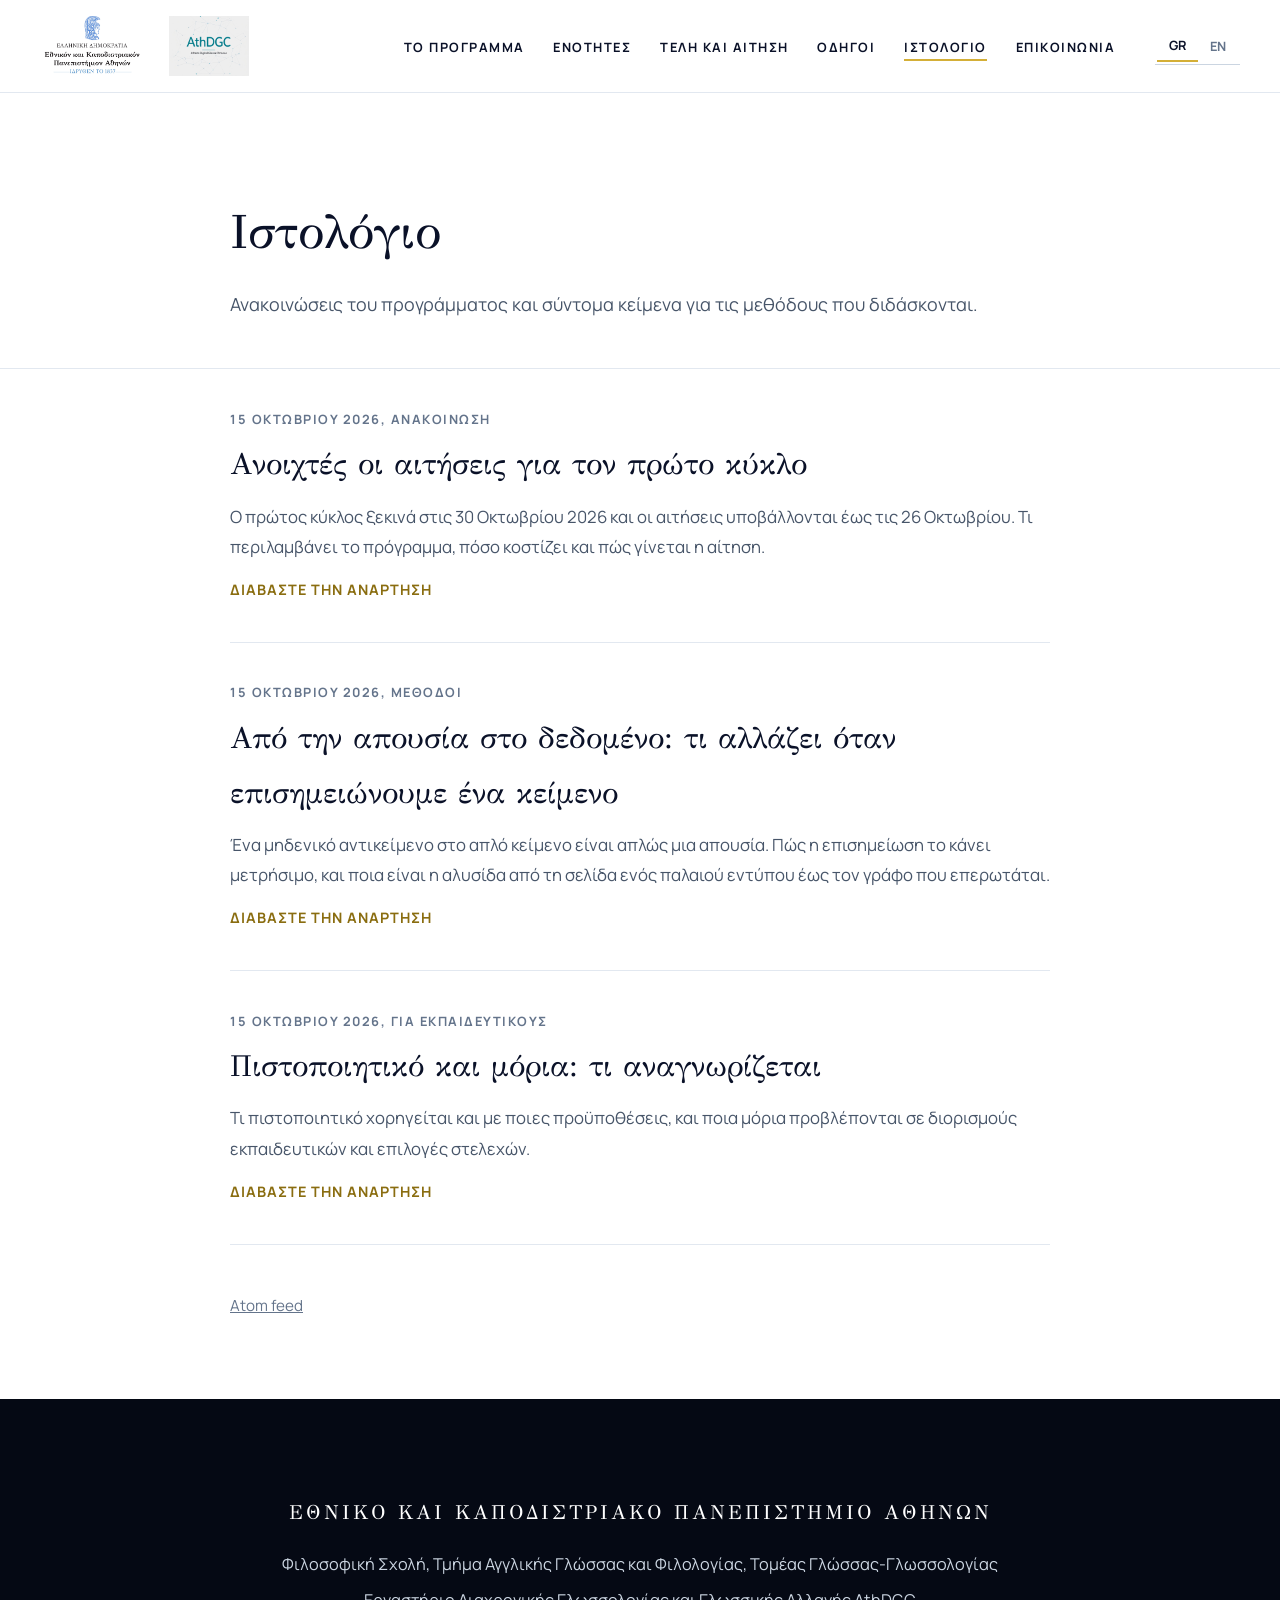
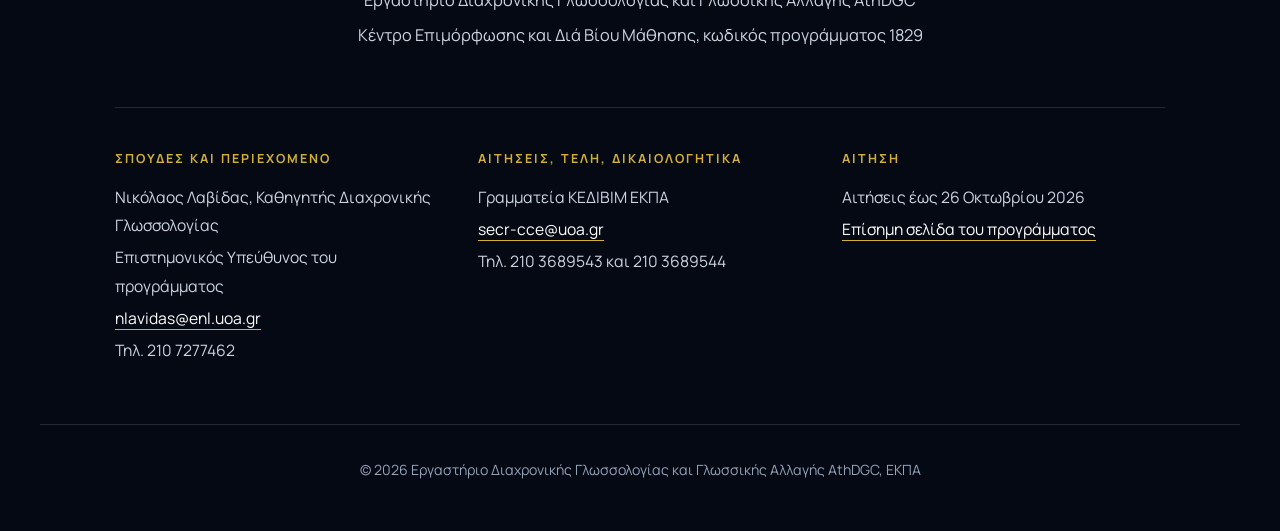
==== blog/index.html @ 03e0d33b "Πλήρης ιστότοπος προγράμματος 1829: διορθώσεις, ιστολόγιο, οδηγοί PDF Ευθυγραμμίζει την αρχική σελίδ" ====
<!DOCTYPE html>
<html lang="el">
<head>
    <meta charset="UTF-8">
    <meta name="viewport" content="width=device-width, initial-scale=1.0">
    <title>Ιστολόγιο | Ψηφιακή Διαχρονία</title>
    <meta name="description" content="Ανακοινώσεις του προγράμματος «Ψηφιακά Εργαλεία για τη Διαχρονική Ανάλυση της Γλώσσας» και σύντομα κείμενα για τις μεθόδους που διδάσκονται.">
    <link rel="canonical" href="https://athdgc.github.io/Digital-Diachrony/blog/">
    <link rel="preconnect" href="https://fonts.googleapis.com">
    <link rel="preconnect" href="https://fonts.gstatic.com" crossorigin>
    <link href="https://fonts.googleapis.com/css2?family=GFS+Didot&family=Manrope:wght@400;600;700&display=swap" rel="stylesheet">
    <link rel="stylesheet" href="../assets/css/site.css">
    <link rel="icon" type="image/jpeg" href="../assets/logos/athdgc-favicon.jpg">
    <link rel="alternate" type="application/atom+xml" title="Ψηφιακή Διαχρονία, ιστολόγιο" href="https://athdgc.github.io/Digital-Diachrony/blog/feed.xml">
    <meta property="og:type" content="website">
    <meta property="og:site_name" content="Ψηφιακή Διαχρονία">
    <meta property="og:locale" content="el_GR">
    <meta property="og:url" content="https://athdgc.github.io/Digital-Diachrony/blog/">
    <meta property="og:title" content="Ιστολόγιο | Ψηφιακή Διαχρονία">
    <meta property="og:description" content="Ανακοινώσεις του προγράμματος «Ψηφιακά Εργαλεία για τη Διαχρονική Ανάλυση της Γλώσσας» και σύντομα κείμενα για τις μεθόδους που διδάσκονται.">
    <meta property="og:image" content="https://athdgc.github.io/Digital-Diachrony/assets/images/social-1829-1200x630.jpg">
    <meta property="og:image:width" content="1200">
    <meta property="og:image:height" content="630">
    <meta name="twitter:card" content="summary_large_image">
</head>
<body class="lang-gr">
    <a class="skip-link" href="#main"><span class="show-gr">Μετάβαση στο περιεχόμενο</span><span class="show-en">Skip to content</span></a>
    <header class="site-header">
        <div class="container">
            <div class="nav-wrapper">
                <div class="logo-group">
                    <a href="https://www.uoa.gr" target="_blank" rel="noopener"><img src="../assets/logos/EKPA.jpg" alt="Εθνικό και Καποδιστριακό Πανεπιστήμιο Αθηνών"></a>
                    <a href="../"><img src="../assets/logos/athdgc-favicon.jpg" alt="Ψηφιακή Διαχρονία, αρχική σελίδα"></a>
                </div>
                <div class="nav-right">
                    <nav class="main-nav" aria-label="Κύρια πλοήγηση">
                        <ul>
                            <li><a href="../#about"><span class="show-gr">ΤΟ ΠΡΟΓΡΑΜΜΑ</span><span class="show-en">THE PROGRAMME</span></a></li>
                            <li><a href="../#modules"><span class="show-gr">ΕΝΟΤΗΤΕΣ</span><span class="show-en">MODULES</span></a></li>
                            <li><a href="../#apply"><span class="show-gr">ΤΕΛΗ ΚΑΙ ΑΙΤΗΣΗ</span><span class="show-en">FEES AND APPLICATION</span></a></li>
                            <li><a href="../guides/"><span class="show-gr">ΟΔΗΓΟΙ</span><span class="show-en">GUIDES</span></a></li>
                            <li><a href="../blog/" aria-current="page"><span class="show-gr">ΙΣΤΟΛΟΓΙΟ</span><span class="show-en">BLOG</span></a></li>
                            <li><a href="#contact"><span class="show-gr">ΕΠΙΚΟΙΝΩΝΙΑ</span><span class="show-en">CONTACT</span></a></li>
                        </ul>
                    </nav>
                    <div class="lang-switch" role="group" aria-label="Γλώσσα / Language">
                        <button type="button" class="lang-btn" data-lang="gr" aria-pressed="true">GR</button>
                        <button type="button" class="lang-btn" data-lang="en" aria-pressed="false">EN</button>
                    </div>
                </div>
            </div>
        </div>
    </header>
    <main id="main">
    <section class="page-head">
        <div class="container narrow">
            <h1><span class="show-gr">Ιστολόγιο</span><span class="show-en">Blog</span></h1>
            <p class="show-gr">Ανακοινώσεις του προγράμματος και σύντομα κείμενα για τις μεθόδους που διδάσκονται.</p>
            <p class="show-en">Programme announcements and short pieces on the methods taught. Posts are in Greek, the language of the programme.</p>
        </div>
    </section>
    <section>
        <div class="container narrow">
            <ul class="entry-list">
                <li class="entry">
                    <p class="meta"><time datetime="2026-10-15">15 ΟΚΤΩΒΡΙΟΥ 2026</time>, ΑΝΑΚΟΙΝΩΣΗ</p>
                    <h2><a href="aitiseis-protos-kyklos.html">Ανοιχτές οι αιτήσεις για τον πρώτο κύκλο</a></h2>
                    <p>Ο πρώτος κύκλος ξεκινά στις 30 Οκτωβρίου 2026 και οι αιτήσεις υποβάλλονται έως τις 26 Οκτωβρίου. Τι περιλαμβάνει το πρόγραμμα, πόσο κοστίζει και πώς γίνεται η αίτηση.</p>
                    <a class="more" href="aitiseis-protos-kyklos.html"><span class="show-gr">ΔΙΑΒΑΣΤΕ ΤΗΝ ΑΝΑΡΤΗΣΗ</span><span class="show-en">READ THE POST</span></a>
                </li>
                <li class="entry">
                    <p class="meta"><time datetime="2026-10-15">15 ΟΚΤΩΒΡΙΟΥ 2026</time>, ΜΕΘΟΔΟΙ</p>
                    <h2><a href="apo-tin-apousia-sto-dedomeno.html">Από την απουσία στο δεδομένο: τι αλλάζει όταν επισημειώνουμε ένα κείμενο</a></h2>
                    <p>Ένα μηδενικό αντικείμενο στο απλό κείμενο είναι απλώς μια απουσία. Πώς η επισημείωση το κάνει μετρήσιμο, και ποια είναι η αλυσίδα από τη σελίδα ενός παλαιού εντύπου έως τον γράφο που επερωτάται.</p>
                    <a class="more" href="apo-tin-apousia-sto-dedomeno.html"><span class="show-gr">ΔΙΑΒΑΣΤΕ ΤΗΝ ΑΝΑΡΤΗΣΗ</span><span class="show-en">READ THE POST</span></a>
                </li>
                <li class="entry">
                    <p class="meta"><time datetime="2026-10-15">15 ΟΚΤΩΒΡΙΟΥ 2026</time>, ΓΙΑ ΕΚΠΑΙΔΕΥΤΙΚΟΥΣ</p>
                    <h2><a href="pistopoiitiko-kai-moria.html">Πιστοποιητικό και μόρια: τι αναγνωρίζεται</a></h2>
                    <p>Τι πιστοποιητικό χορηγείται και με ποιες προϋποθέσεις, και ποια μόρια προβλέπονται σε διορισμούς εκπαιδευτικών και επιλογές στελεχών.</p>
                    <a class="more" href="pistopoiitiko-kai-moria.html"><span class="show-gr">ΔΙΑΒΑΣΤΕ ΤΗΝ ΑΝΑΡΤΗΣΗ</span><span class="show-en">READ THE POST</span></a>
                </li>
            </ul>
            <p class="note" style="padding:2rem 0 4rem;"><a href="feed.xml">Atom feed</a></p>
        </div>
    </section>
    </main>
    <footer id="contact" class="site-footer">
        <div class="container">
            <div class="footer-info">
                <h2><span class="show-gr">ΕΘΝΙΚΟ ΚΑΙ ΚΑΠΟΔΙΣΤΡΙΑΚΟ ΠΑΝΕΠΙΣΤΗΜΙΟ ΑΘΗΝΩΝ</span><span class="show-en">NATIONAL AND KAPODISTRIAN UNIVERSITY OF ATHENS</span></h2>
                <p class="show-gr">Φιλοσοφική Σχολή, Τμήμα Αγγλικής Γλώσσας και Φιλολογίας, Τομέας Γλώσσας-Γλωσσολογίας</p>
                <p class="show-gr">Εργαστήριο Διαχρονικής Γλωσσολογίας και Γλωσσικής Αλλαγής AthDGC</p>
                <p class="show-gr">Κέντρο Επιμόρφωσης και Διά Βίου Μάθησης, κωδικός προγράμματος 1829</p>
                <p class="show-en">Faculty of Philosophy, Department of English Language and Literature, Division of Language-Linguistics</p>
                <p class="show-en">AthDGC Laboratory for Diachronic Linguistics and Language Change</p>
                <p class="show-en">Center for Continuing Education and Lifelong Learning, programme code 1829</p>
                <div class="footer-contacts">
                    <div>
                        <h3><span class="show-gr">ΣΠΟΥΔΕΣ ΚΑΙ ΠΕΡΙΕΧΟΜΕΝΟ</span><span class="show-en">STUDIES AND CONTENT</span></h3>
                        <p><span class="show-gr">Νικόλαος Λαβίδας, Καθηγητής Διαχρονικής Γλωσσολογίας</span><span class="show-en">Nikolaos Lavidas, Professor of Diachronic Linguistics</span></p>
                        <p><span class="show-gr">Επιστημονικός Υπεύθυνος του προγράμματος</span><span class="show-en">Academic Coordinator of the programme</span></p>
                        <p><a href="mailto:nlavidas@enl.uoa.gr">nlavidas@enl.uoa.gr</a></p>
                        <p><span class="show-gr">Τηλ. 210 7277462</span><span class="show-en">Tel. +30 210 7277462</span></p>
                    </div>
                    <div>
                        <h3><span class="show-gr">ΑΙΤΗΣΕΙΣ, ΤΕΛΗ, ΔΙΚΑΙΟΛΟΓΗΤΙΚΑ</span><span class="show-en">APPLICATIONS, FEES, DOCUMENTS</span></h3>
                        <p><span class="show-gr">Γραμματεία ΚΕΔΙΒΙΜ ΕΚΠΑ</span><span class="show-en">Secretariat of the Center</span></p>
                        <p><a href="mailto:secr-cce@uoa.gr">secr-cce@uoa.gr</a></p>
                        <p><span class="show-gr">Τηλ. 210 3689543 και 210 3689544</span><span class="show-en">Tel. +30 210 3689543 and +30 210 3689544</span></p>
                    </div>
                    <div>
                        <h3><span class="show-gr">ΑΙΤΗΣΗ</span><span class="show-en">APPLY</span></h3>
                        <p><span class="show-gr">Αιτήσεις έως 26 Οκτωβρίου 2026</span><span class="show-en">Applications close 26 October 2026</span></p>
                        <p><a href="https://cce.uoa.gr/courses-detailed/ab9bf254-1eb7-47a3-b3f2-ca1bd76e00a8" target="_blank" rel="noopener"><span class="show-gr">Επίσημη σελίδα του προγράμματος</span><span class="show-en">Official programme page</span></a></p>
                    </div>
                </div>
                <div class="copyright">
                    <span class="show-gr">&copy; 2026 Εργαστήριο Διαχρονικής Γλωσσολογίας και Γλωσσικής Αλλαγής AthDGC, ΕΚΠΑ</span>
                    <span class="show-en">&copy; 2026 AthDGC Laboratory for Diachronic Linguistics and Language Change, NKUA</span>
                </div>
            </div>
        </div>
    </footer>
    <script src="../assets/js/lang.js"></script>
</body>
</html>
---- assets/css/site.css ----
/* Digital Diachrony, KEDIVIM NKUA programme 1829: shared site styles */

:root {
    --deep-navy: #0a1128;
    --rich-blue: #1c2541;
    --gold-accent: #d4af37;
    --gold-text: #8a6d10;
    --soft-white: #f8fafc;
    --pure-white: #ffffff;
    --ink: #1e293b;
    --ink-soft: #475569;
    --ink-muted: #64748b;
    --rule: #e2e8f0;
    --rule-dark: rgba(255, 255, 255, 0.12);
    --font-body: 'Manrope', 'Segoe UI', Arial, sans-serif;
    --font-display: 'GFS Didot', 'Gentium Plus', Georgia, serif;
}

html { scroll-behavior: smooth; }

body {
    font-family: var(--font-body);
    margin: 0;
    color: var(--ink);
    line-height: 1.8;
    background-color: var(--pure-white);
}

body.lang-gr .show-en { display: none !important; }
body.lang-en .show-gr { display: none !important; }

h1, h2, h3, h4 {
    font-family: var(--font-display);
    font-weight: 400;
    color: var(--deep-navy);
    margin-top: 0;
}

a { color: inherit; }

.container {
    max-width: 1200px;
    margin: 0 auto;
    padding: 0 2rem;
}

.narrow { max-width: 820px; }

.skip-link {
    position: absolute;
    left: -9999px;
    top: 0;
}
.skip-link:focus {
    left: 1rem;
    top: 1rem;
    background: var(--deep-navy);
    color: var(--pure-white);
    padding: 0.6rem 1rem;
    z-index: 2000;
}

:focus-visible { outline: 2px solid var(--gold-accent); outline-offset: 3px; }

/* --- HEADER --- */
header.site-header {
    background: rgba(255, 255, 255, 0.98);
    border-bottom: 1px solid var(--rule);
    padding: 1rem 0;
    position: sticky;
    top: 0;
    z-index: 1000;
}

.nav-wrapper {
    display: flex;
    justify-content: space-between;
    align-items: center;
    gap: 1.5rem;
}

.logo-group { display: flex; align-items: center; gap: 1.5rem; }
.logo-group img { height: 60px; width: auto; display: block; }

.nav-right { display: flex; align-items: center; gap: 2.5rem; }

nav.main-nav ul { display: flex; flex-wrap: wrap; list-style: none; gap: 1.8rem; margin: 0; padding: 0; }
nav.main-nav a {
    text-decoration: none;
    color: var(--deep-navy);
    font-weight: 700;
    font-size: 0.8rem;
    letter-spacing: 1.5px;
    position: relative;
}
nav.main-nav a::after {
    content: '';
    position: absolute;
    width: 0;
    height: 2px;
    bottom: -5px;
    left: 0;
    background: var(--gold-accent);
    transition: width 0.3s;
}
nav.main-nav a:hover::after,
nav.main-nav a[aria-current="page"]::after { width: 100%; }

.lang-switch {
    display: flex;
    border-bottom: 1px solid #cbd5e1;
    padding: 2px;
}
.lang-btn {
    background: transparent;
    border: none;
    padding: 6px 12px;
    cursor: pointer;
    font-family: var(--font-body);
    font-weight: 700;
    font-size: 0.8rem;
    color: var(--ink-muted);
}
.lang-btn[aria-pressed="true"] { color: var(--deep-navy); border-bottom: 2px solid var(--gold-accent); }

/* --- HERO --- */
.hero {
    position: relative;
    background-image: url('../images/10.jpg');
    background-color: var(--deep-navy);
    background-size: cover;
    background-position: center;
    padding: 12rem 0 11rem;
    text-align: center;
}
.hero::before {
    content: '';
    position: absolute;
    inset: 0;
    background: rgba(10, 17, 40, 0.78);
    z-index: 1;
}
.hero-content { position: relative; z-index: 2; max-width: 980px; margin: 0 auto; }

.hero-kicker {
    color: var(--gold-accent);
    font-family: var(--font-body);
    font-size: 0.95rem;
    letter-spacing: 4px;
    margin: 0 0 1.8rem 0;
    font-weight: 700;
}
.hero-brand {
    font-family: var(--font-display);
    font-size: 4.2rem;
    line-height: 1.15;
    color: var(--pure-white);
    margin: 0 0 1.6rem 0;
}
.hero-title {
    font-family: var(--font-display);
    font-weight: 400;
    font-size: 1.9rem;
    color: #f1f5f9;
    margin: 0 auto 1.2rem;
    max-width: 820px;
    line-height: 1.35;
}
.hero-subtitle {
    font-size: 1.15rem;
    color: #e2e8f0;
    margin: 0 auto 3.5rem;
    font-weight: 400;
    max-width: 760px;
}
.hero-actions { display: flex; justify-content: center; gap: 1.5rem; flex-wrap: wrap; }

.btn-cta {
    background: transparent;
    color: var(--pure-white);
    padding: 1.2rem 3rem;
    text-decoration: none;
    font-weight: 700;
    display: inline-block;
    letter-spacing: 2.5px;
    font-size: 0.9rem;
    border: 1px solid var(--gold-accent);
    transition: background 0.3s, color 0.3s;
}
.btn-cta:hover, .btn-cta:focus-visible { background: var(--gold-accent); color: var(--deep-navy); }
.btn-cta.solid { background: var(--gold-accent); color: var(--deep-navy); }
.btn-cta.solid:hover { background: var(--pure-white); }

.hero-dates {
    margin-top: 2.2rem;
    font-size: 0.95rem;
    letter-spacing: 1px;
    color: #e2e8f0;
}
.hero-dates .d + .d { margin-left: 2rem; }
.hero-dates strong { color: var(--pure-white); }

/* --- STATS --- */
.stats { background: var(--pure-white); padding: 4.5rem 0; border-bottom: 1px solid var(--rule); }
.stats-grid { display: grid; grid-template-columns: repeat(4, 1fr); gap: 2rem; }
.stat-item { text-align: center; }
.stat-item .num {
    font-family: var(--font-display);
    font-size: 3.4rem;
    line-height: 1.1;
    margin: 0;
    color: var(--deep-navy);
}
.stat-item .label {
    font-size: 0.8rem;
    letter-spacing: 2px;
    color: var(--ink-muted);
    font-weight: 700;
    margin-top: 0.8rem;
}

/* --- SECTIONS --- */
.section { padding: 7rem 0; }
.section.alt { background: var(--soft-white); }
.section-header { margin-bottom: 3.5rem; }
.section-header h2 { font-size: 2.7rem; margin-bottom: 1rem; }
.section-header .line { width: 90px; height: 2px; background: var(--gold-accent); }
.section-lead { font-size: 1.15rem; color: var(--ink-soft); max-width: 820px; }

.prose p { font-size: 1.12rem; margin: 0 0 1.6rem 0; color: var(--ink-soft); }
.prose p:last-child { margin-bottom: 0; }

.about-content {
    display: grid;
    grid-template-columns: 1.25fr 0.75fr;
    gap: 5rem;
    align-items: start;
}

.audience {
    margin-top: 3rem;
    padding-top: 1.4rem;
    border-top: 1px solid var(--gold-accent);
}
.audience h3 {
    font-family: var(--font-body);
    font-size: 0.85rem;
    letter-spacing: 2.5px;
    font-weight: 700;
    color: var(--gold-text);
    margin-bottom: 0.8rem;
}
.audience p { margin: 0; }

.grid-images { display: grid; grid-template-columns: repeat(2, 1fr); gap: 16px; }
.grid-images img {
    width: 100%;
    height: 240px;
    object-fit: cover;
    filter: grayscale(100%) contrast(1.05);
    transition: filter 0.5s;
}
.grid-images img:hover { filter: grayscale(0%); }

/* --- MODULES (dark band) --- */
.bg-dark { background: var(--deep-navy); color: var(--pure-white); }
.bg-dark h2, .bg-dark h3 { color: var(--pure-white); }
.bg-dark .section-lead { color: #cbd5e1; }

.module-list { list-style: none; margin: 0; padding: 0; border-top: 1px solid var(--rule-dark); }
.module {
    display: grid;
    grid-template-columns: 7rem 1fr;
    gap: 2.5rem;
    padding: 2.8rem 0;
    border-bottom: 1px solid var(--rule-dark);
}
.module-num {
    font-family: var(--font-display);
    font-size: 3.2rem;
    line-height: 1;
    color: var(--gold-accent);
}
.module-meta {
    font-size: 0.78rem;
    letter-spacing: 2px;
    color: #94a3b8;
    font-weight: 700;
    margin-bottom: 0.6rem;
}
.module-meta .m + .m { margin-left: 1.5rem; }
.module h3 { color: var(--gold-accent); font-size: 1.75rem; margin-bottom: 0.9rem; }
.module p { color: #e2e8f0; font-size: 1.08rem; margin: 0 0 1.2rem 0; }
.subunits-label { font-size: 0.78rem; letter-spacing: 2px; color: #94a3b8; font-weight: 700; margin-bottom: 0.4rem; }
.subunits { list-style: none; margin: 0; padding: 0; columns: 2; column-gap: 2.5rem; }
.subunits li { color: #cbd5e1; font-size: 0.98rem; padding: 0.25rem 0; break-inside: avoid; }

/* --- TABLES (horizontal rules only) --- */
.rule-table { width: 100%; border-collapse: collapse; font-size: 1.02rem; margin: 0 0 1.5rem 0; }
.rule-table caption { text-align: left; font-family: var(--font-display); font-size: 1.35rem; color: var(--deep-navy); padding-bottom: 0.8rem; }
.rule-table thead tr { border-top: 2px solid var(--gold-accent); border-bottom: 1px solid #94a3b8; }
.rule-table tbody tr:last-child { border-bottom: 2px solid var(--gold-accent); }
.rule-table th { text-align: left; font-size: 0.8rem; letter-spacing: 1.5px; color: var(--ink-muted); padding: 0.75rem 1rem 0.75rem 0; font-weight: 700; }
.rule-table td { padding: 0.7rem 1rem 0.7rem 0; color: var(--ink-soft); vertical-align: top; }
.rule-table .num { text-align: right; white-space: nowrap; font-variant-numeric: tabular-nums; }
.table-wrap { overflow-x: auto; }

.two-col { display: grid; grid-template-columns: 1fr 1fr; gap: 4rem; align-items: start; }

/* --- CERTIFICATION --- */
.cert-facts { list-style: none; margin: 0 0 3rem 0; padding: 0; display: grid; grid-template-columns: repeat(2, 1fr); gap: 2.5rem; max-width: 820px; }
.cert-facts li { border-top: 1px solid var(--gold-accent); padding-top: 1.1rem; }
.cert-facts .big { font-family: var(--font-display); font-size: 1.6rem; color: var(--deep-navy); display: block; line-height: 1.3; }
.cert-facts .small { color: var(--ink-muted); font-size: 0.98rem; display: block; margin-top: 0.4rem; }

.points { list-style: none; margin: 0; padding: 0; border-top: 1px solid var(--rule); }
.points li { padding: 1rem 0; border-bottom: 1px solid var(--rule); color: var(--ink-soft); }
.points strong { color: var(--deep-navy); }

/* --- STEPS --- */
.steps { counter-reset: step; list-style: none; margin: 0; padding: 0; }
.steps li { counter-increment: step; position: relative; padding: 0 0 1.6rem 3.4rem; color: var(--ink-soft); font-size: 1.05rem; }
.steps li::before {
    content: counter(step);
    position: absolute;
    left: 0;
    top: -0.2rem;
    font-family: var(--font-display);
    font-size: 2rem;
    line-height: 1;
    color: var(--gold-text);
}

.note { font-size: 0.95rem; color: var(--ink-muted); }

/* --- FAQ --- */
.faq { border-top: 1px solid var(--rule); }
.faq details { border-bottom: 1px solid var(--rule); padding: 1.2rem 0; }
.faq summary {
    cursor: pointer;
    font-family: var(--font-display);
    font-size: 1.35rem;
    color: var(--deep-navy);
    list-style: none;
    position: relative;
    padding-right: 2.5rem;
}
.faq summary::-webkit-details-marker { display: none; }
.faq summary::after { content: '+'; position: absolute; right: 0.4rem; top: 0; color: var(--gold-text); font-family: var(--font-body); }
.faq details[open] summary::after { content: '\2212'; }
.faq details p { margin: 0.9rem 0 0 0; color: var(--ink-soft); font-size: 1.05rem; max-width: 820px; }

/* --- LISTINGS (blog, guides) --- */
.page-head { padding: 6rem 0 3rem; border-bottom: 1px solid var(--rule); }
.page-head h1 { font-size: 3rem; margin-bottom: 0.8rem; }
.page-head p { color: var(--ink-soft); font-size: 1.12rem; max-width: 760px; margin: 0; }

.entry-list { list-style: none; margin: 0; padding: 0; }
.entry { padding: 2.4rem 0; border-bottom: 1px solid var(--rule); }
.entry .meta { font-size: 0.8rem; letter-spacing: 1.5px; color: var(--ink-muted); font-weight: 700; margin-bottom: 0.4rem; }
.entry h2 { font-size: 1.9rem; margin-bottom: 0.6rem; }
.entry h2 a { text-decoration: none; }
.entry h2 a:hover { color: var(--gold-text); }
.entry p { color: var(--ink-soft); margin: 0 0 0.8rem 0; font-size: 1.05rem; }
.more { font-weight: 700; color: var(--gold-text); text-decoration: none; letter-spacing: 1px; font-size: 0.9rem; }
.more:hover { text-decoration: underline; }

/* --- ARTICLE --- */
.article { padding: 5rem 0 6rem; }
.article .meta { font-size: 0.85rem; letter-spacing: 1.5px; color: var(--ink-muted); font-weight: 700; margin-bottom: 1rem; }
.article h1 { font-size: 2.8rem; line-height: 1.2; margin-bottom: 2rem; }
.article p { font-size: 1.14rem; color: var(--ink-soft); margin: 0 0 1.5rem 0; }
.article .byline { margin-top: 2.5rem; padding-top: 1.2rem; border-top: 1px solid var(--rule); color: var(--ink-muted); font-size: 0.98rem; }
.article-figure { margin: 0 0 2.5rem 0; }
.article-figure img { width: 100%; height: 320px; object-fit: cover; filter: grayscale(100%) contrast(1.05); display: block; }
.back { display: inline-block; margin-bottom: 2rem; text-decoration: none; color: var(--gold-text); font-weight: 700; font-size: 0.9rem; letter-spacing: 1px; }

/* --- FOOTER --- */
footer.site-footer {
    background: #050914;
    color: var(--pure-white);
    padding: 6rem 0 3rem;
    text-align: center;
}
.footer-logos { display: flex; justify-content: center; gap: 4rem; margin-bottom: 3.5rem; align-items: center; }
.footer-logos img { height: 90px; background: var(--pure-white); padding: 12px; display: block; }
.footer-info h2 { color: var(--pure-white); letter-spacing: 3px; margin-bottom: 1.2rem; font-size: 1.25rem; }
.footer-info p { margin: 0.4rem 0; font-size: 1.02rem; color: #cbd5e1; }
.footer-contacts { display: grid; grid-template-columns: repeat(3, 1fr); gap: 2.5rem; margin: 3.5rem auto 0; max-width: 1050px; text-align: left; border-top: 1px solid var(--rule-dark); padding-top: 2.5rem; }
.footer-contacts h3 { font-family: var(--font-body); font-size: 0.78rem; letter-spacing: 2px; color: var(--gold-accent); font-weight: 700; margin-bottom: 0.8rem; }
.footer-contacts p { margin: 0.25rem 0; font-size: 0.98rem; color: #cbd5e1; }
.footer-contacts a { color: var(--pure-white); text-decoration: none; border-bottom: 1px solid var(--gold-accent); }
.copyright { margin-top: 3.5rem; border-top: 1px solid var(--rule-dark); padding-top: 2rem; font-size: 0.88rem; color: #94a3b8; }

@media (max-width: 1000px) {
    .nav-wrapper { flex-direction: column; gap: 1rem; }
    .nav-right { flex-direction: column; gap: 1rem; }
    nav.main-nav ul { justify-content: center; gap: 1.1rem 1.5rem; }
}

@media (max-width: 900px) {
    .hero { padding: 7rem 0 6rem; }
    .hero-brand { font-size: 2.6rem; }
    .hero-title { font-size: 1.45rem; }
    .hero-dates .d { display: block; }
    .hero-dates .d + .d { margin-left: 0; margin-top: 0.4rem; }
    .stats-grid { grid-template-columns: repeat(2, 1fr); row-gap: 2.5rem; }
    .about-content, .two-col { grid-template-columns: 1fr; gap: 3rem; }
    .module { grid-template-columns: 1fr; gap: 0.8rem; }
    .subunits { columns: 1; }
    .cert-facts { grid-template-columns: 1fr; gap: 1.8rem; }
    .footer-logos { gap: 2rem; }
    .footer-contacts { grid-template-columns: 1fr; text-align: center; }
    .section { padding: 4.5rem 0; }
    .section-header h2 { font-size: 2.1rem; }
    .page-head h1, .article h1 { font-size: 2.2rem; }
}

@media (max-width: 520px) {
    .container { padding: 0 1rem; }
    .logo-group img { height: 48px; }
    .footer-logos img { height: 70px; }
    .stat-item .num { font-size: 2.6rem; }
    .btn-cta { padding: 1rem 1.6rem; letter-spacing: 1.5px; }
}

@media (prefers-reduced-motion: reduce) {
    html { scroll-behavior: auto; }
    * { transition: none !important; }
}
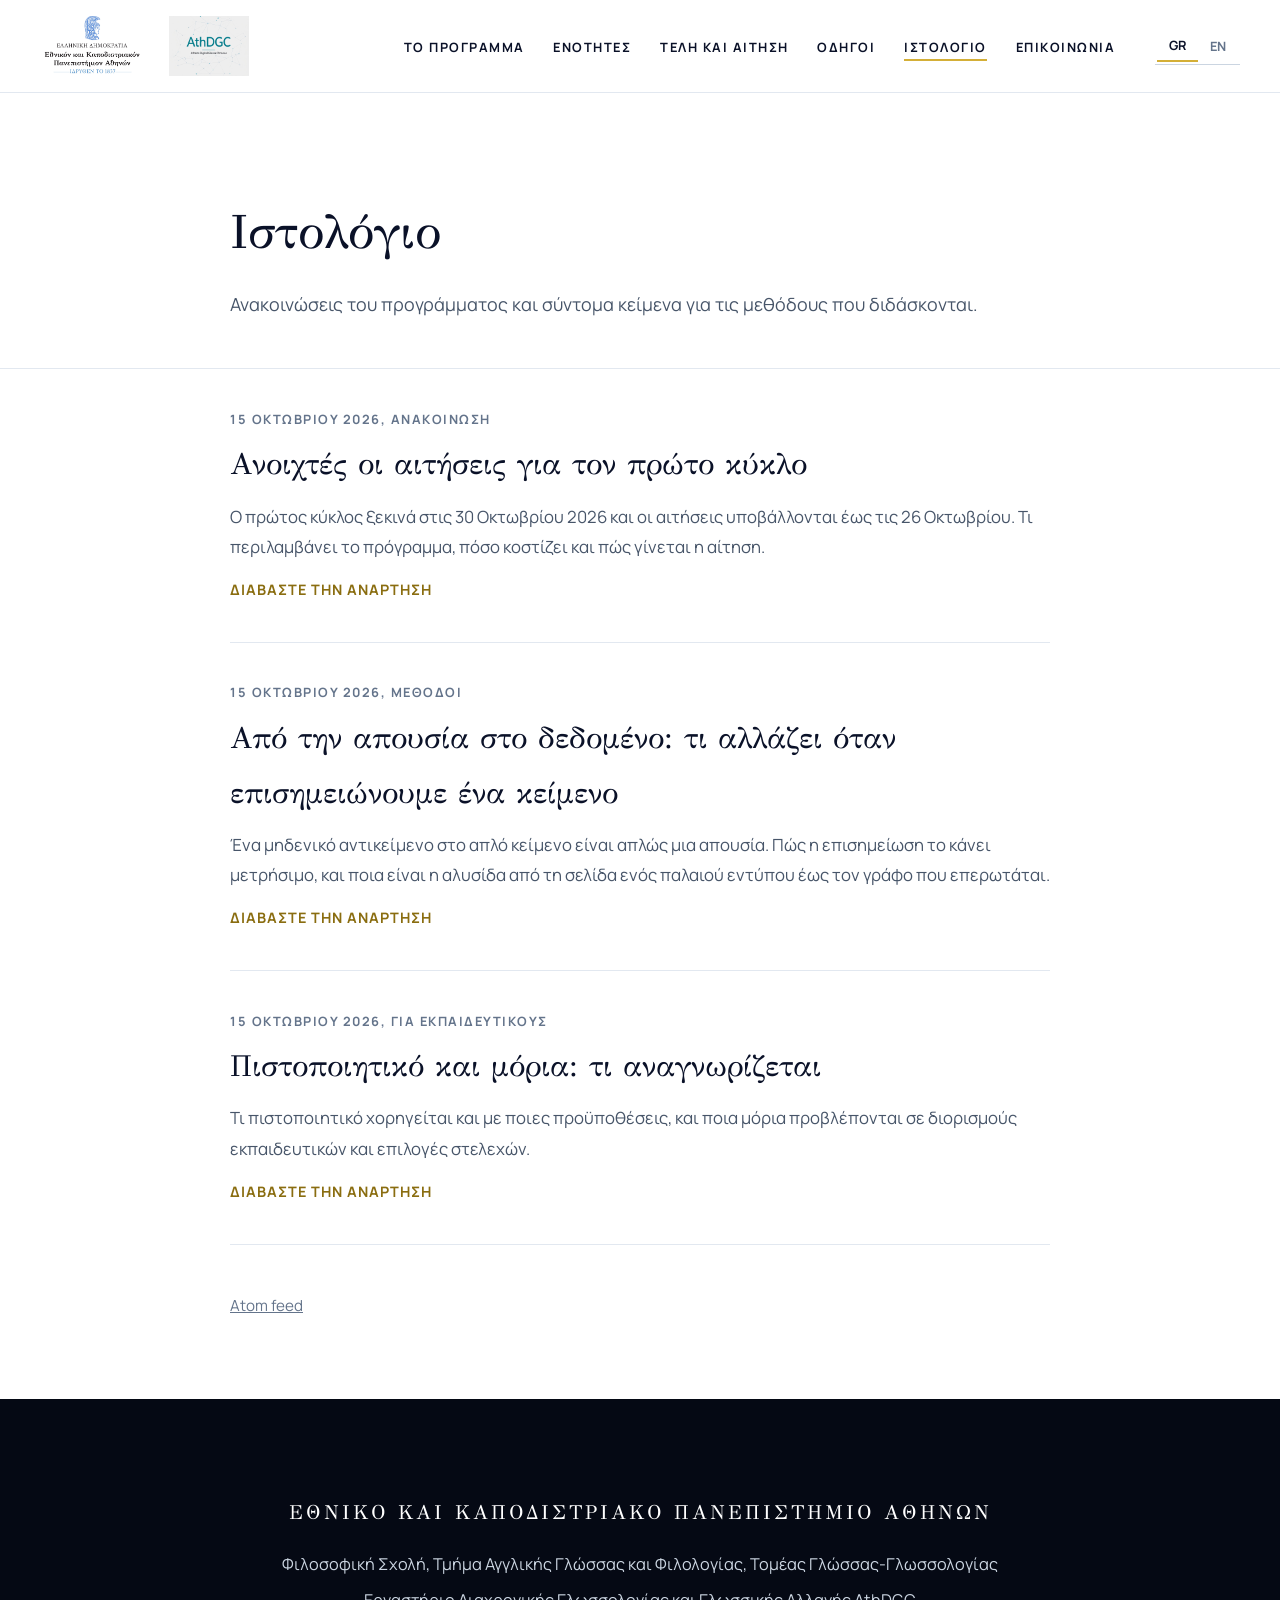
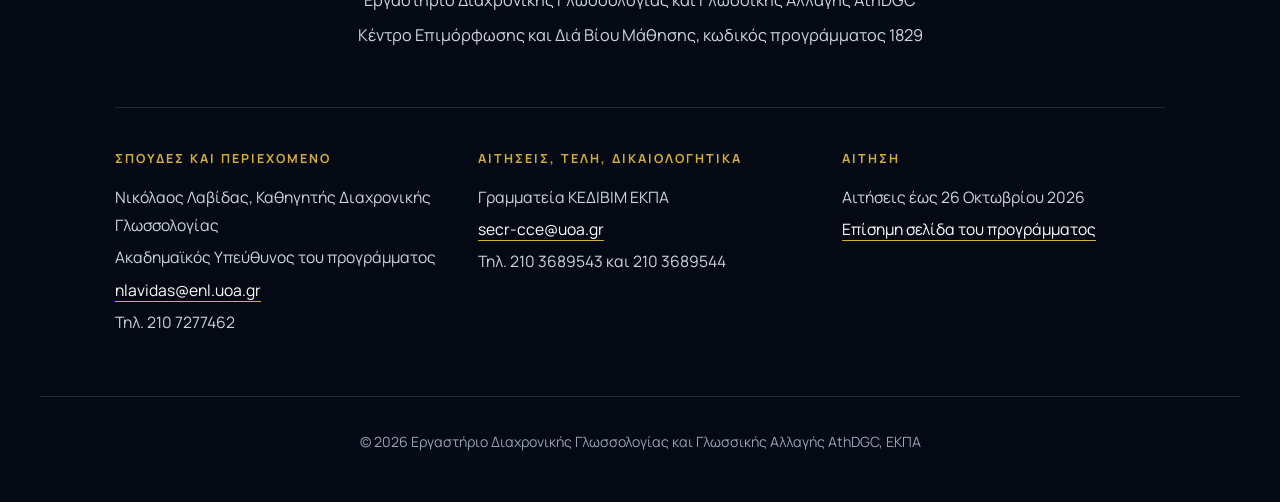
==== commit 2e565046: "Τίτλος ρόλου: Ακαδημαϊκός Υπεύθυνος (Academic Head) σε σελίδα, ιστολόγιο, οδηγούς και README" ====
--- a/blog/index.html
+++ b/blog/index.html
@@ -99,7 +99,7 @@
                     <div>
                         <h3><span class="show-gr">ΣΠΟΥΔΕΣ ΚΑΙ ΠΕΡΙΕΧΟΜΕΝΟ</span><span class="show-en">STUDIES AND CONTENT</span></h3>
                         <p><span class="show-gr">Νικόλαος Λαβίδας, Καθηγητής Διαχρονικής Γλωσσολογίας</span><span class="show-en">Nikolaos Lavidas, Professor of Diachronic Linguistics</span></p>
-                        <p><span class="show-gr">Επιστημονικός Υπεύθυνος του προγράμματος</span><span class="show-en">Academic Coordinator of the programme</span></p>
+                        <p><span class="show-gr">Ακαδημαϊκός Υπεύθυνος του προγράμματος</span><span class="show-en">Academic Head of the programme</span></p>
                         <p><a href="mailto:nlavidas@enl.uoa.gr">nlavidas@enl.uoa.gr</a></p>
                         <p><span class="show-gr">Τηλ. 210 7277462</span><span class="show-en">Tel. +30 210 7277462</span></p>
                     </div>
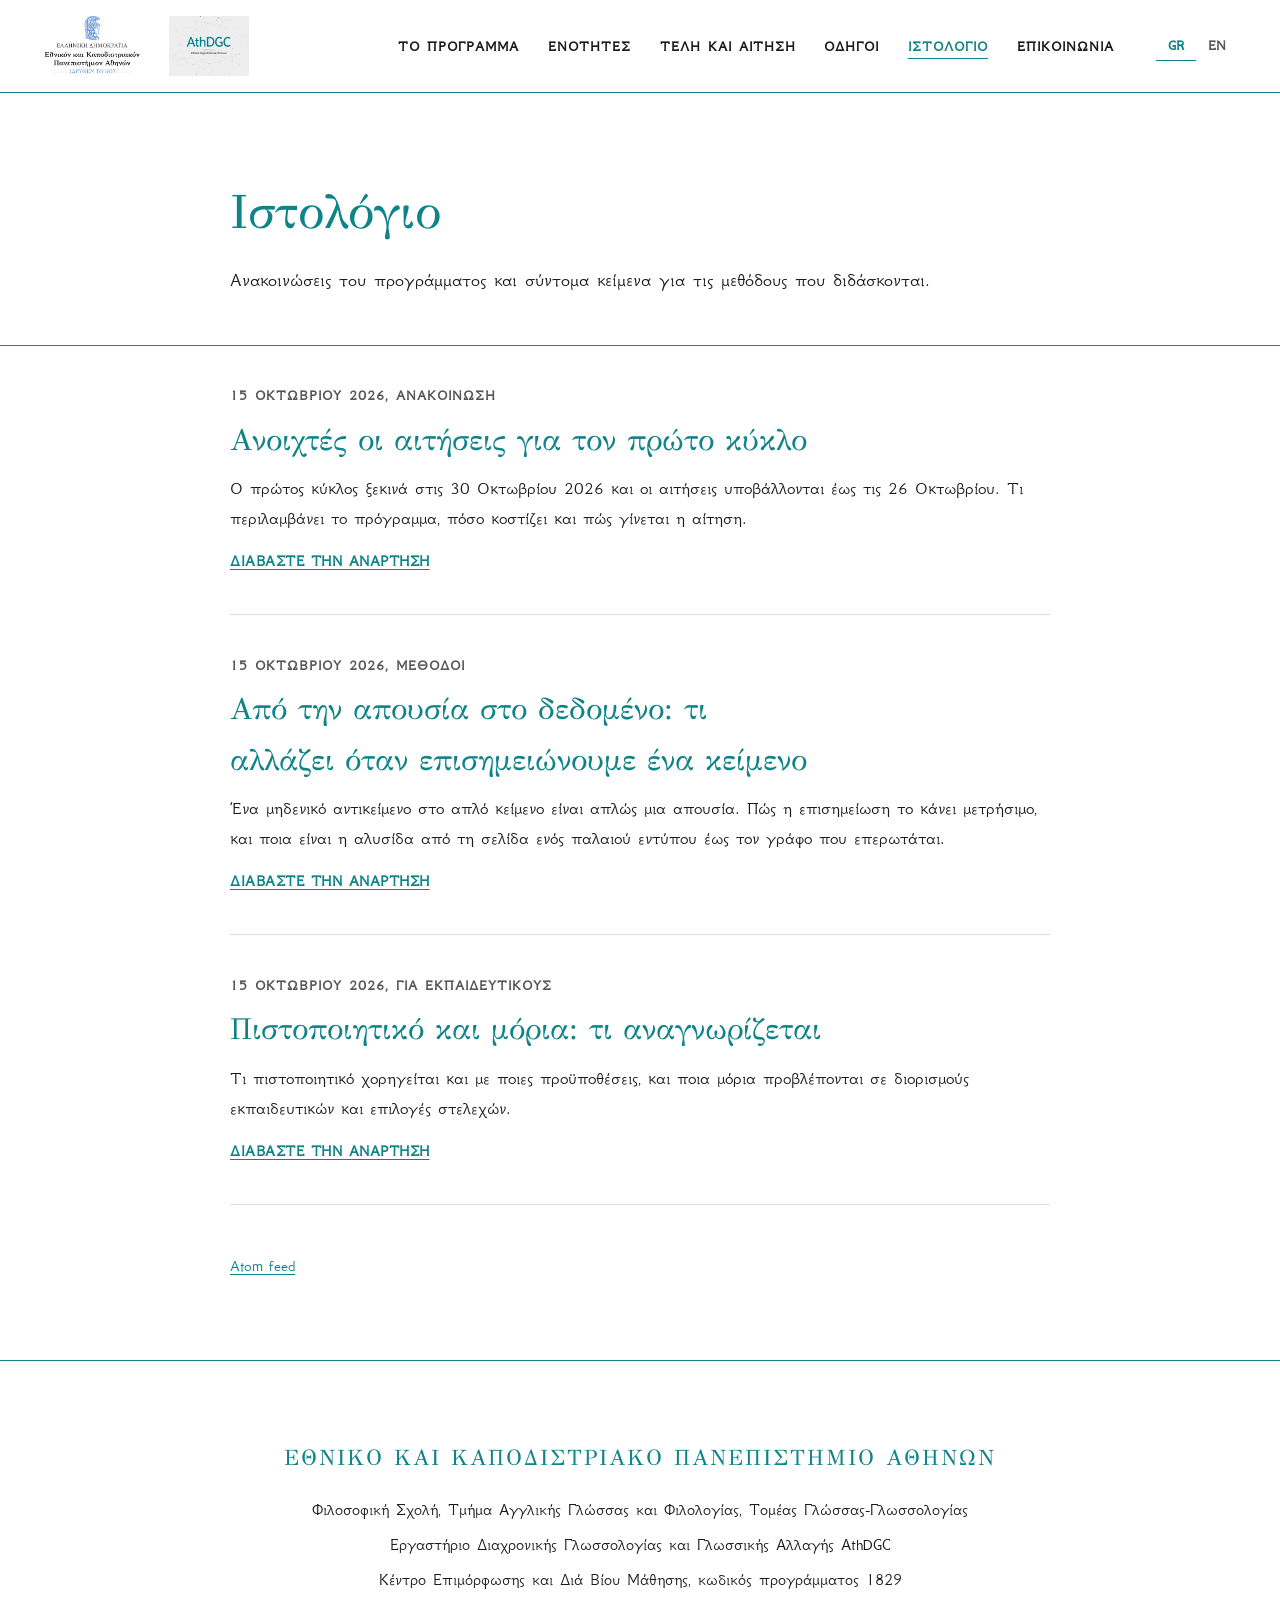
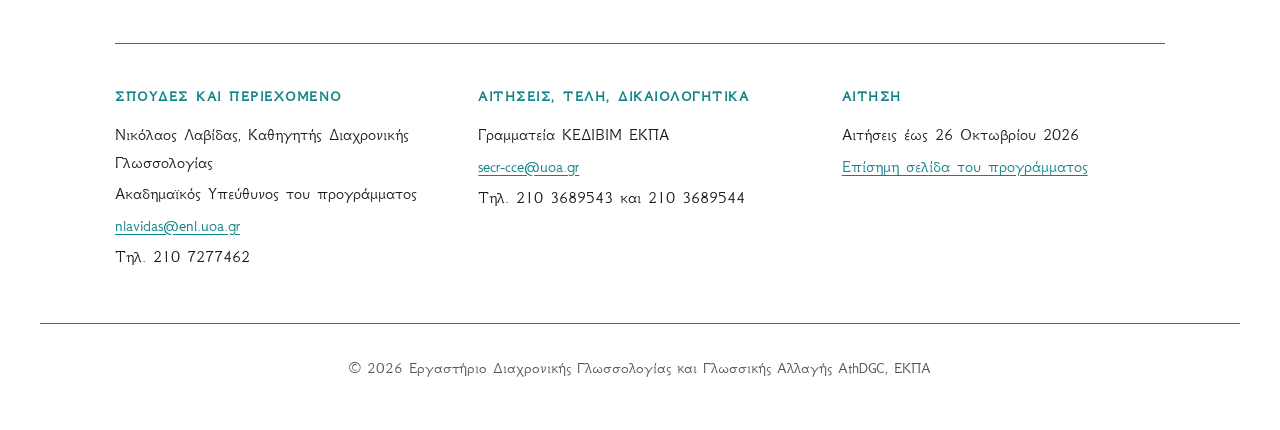
==== commit 814d9221: "Οπτική ταυτότητα: λευκή σελίδα, τιρκουάζ γραμμές και τίτλοι, GFS Didot και GFS Neohellenic, χωρίς σκ" ====
--- a/blog/index.html
+++ b/blog/index.html
@@ -8,7 +8,7 @@
     <link rel="canonical" href="https://athdgc.github.io/Digital-Diachrony/blog/">
     <link rel="preconnect" href="https://fonts.googleapis.com">
     <link rel="preconnect" href="https://fonts.gstatic.com" crossorigin>
-    <link href="https://fonts.googleapis.com/css2?family=GFS+Didot&family=Manrope:wght@400;600;700&display=swap" rel="stylesheet">
+    <link href="https://fonts.googleapis.com/css2?family=GFS+Didot&family=GFS+Neohellenic:ital,wght@0,400;0,700;1,400&display=swap" rel="stylesheet">
     <link rel="stylesheet" href="../assets/css/site.css">
     <link rel="icon" type="image/jpeg" href="../assets/logos/athdgc-favicon.jpg">
     <link rel="alternate" type="application/atom+xml" title="Ψηφιακή Διαχρονία, ιστολόγιο" href="https://athdgc.github.io/Digital-Diachrony/blog/feed.xml">
--- a/assets/css/site.css
+++ b/assets/css/site.css
@@ -1,29 +1,32 @@
 /* Digital Diachrony, KEDIVIM NKUA programme 1829: shared site styles */
+/* House identity: white page, near-black text, turquoise structure (rules, headings, links), GFS Didot titles over GFS Neohellenic text, horizontal rules only */
 
 :root {
-    --deep-navy: #0a1128;
-    --rich-blue: #1c2541;
-    --gold-accent: #d4af37;
-    --gold-text: #8a6d10;
-    --soft-white: #f8fafc;
-    --pure-white: #ffffff;
-    --ink: #1e293b;
-    --ink-soft: #475569;
-    --ink-muted: #64748b;
-    --rule: #e2e8f0;
-    --rule-dark: rgba(255, 255, 255, 0.12);
-    --font-body: 'Manrope', 'Segoe UI', Arial, sans-serif;
+    --accent: #0E8388;
+    --ink: #1A1A1A;
+    --ink-soft: #1A1A1A;
+    --ink-muted: #555555;
+    --page: #FFFFFF;
+    --rule: #0E8388;
+    --hair: #CFE3E4;
+    --font-body: 'GFS Neohellenic', 'Gentium Plus', Georgia, serif;
     --font-display: 'GFS Didot', 'Gentium Plus', Georgia, serif;
+    /* names kept from the earlier palette so inline references keep working */
+    --deep-navy: var(--accent);
+    --gold-accent: var(--accent);
+    --gold-text: var(--accent);
+    --pure-white: var(--page);
 }
 
 html { scroll-behavior: smooth; }
 
 body {
     font-family: var(--font-body);
+    font-size: 1.12rem;
     margin: 0;
     color: var(--ink);
-    line-height: 1.8;
-    background-color: var(--pure-white);
+    line-height: 1.65;
+    background-color: var(--page);
 }
 
 body.lang-gr .show-en { display: none !important; }
@@ -32,11 +35,12 @@
 h1, h2, h3, h4 {
     font-family: var(--font-display);
     font-weight: 400;
-    color: var(--deep-navy);
+    color: var(--accent);
     margin-top: 0;
-}
-
-a { color: inherit; }
+    text-wrap: balance;
+}
+
+a { color: var(--accent); text-underline-offset: 3px; }
 
 .container {
     max-width: 1200px;
@@ -54,17 +58,17 @@
 .skip-link:focus {
     left: 1rem;
     top: 1rem;
-    background: var(--deep-navy);
-    color: var(--pure-white);
+    background: var(--page);
+    color: var(--accent);
     padding: 0.6rem 1rem;
     z-index: 2000;
 }
 
-:focus-visible { outline: 2px solid var(--gold-accent); outline-offset: 3px; }
+:focus-visible { outline: 2px solid var(--accent); outline-offset: 3px; }
 
 /* --- HEADER --- */
 header.site-header {
-    background: rgba(255, 255, 255, 0.98);
+    background: var(--page);
     border-bottom: 1px solid var(--rule);
     padding: 1rem 0;
     position: sticky;
@@ -87,121 +91,116 @@
 nav.main-nav ul { display: flex; flex-wrap: wrap; list-style: none; gap: 1.8rem; margin: 0; padding: 0; }
 nav.main-nav a {
     text-decoration: none;
-    color: var(--deep-navy);
-    font-weight: 700;
-    font-size: 0.8rem;
-    letter-spacing: 1.5px;
+    color: var(--ink);
+    font-weight: 700;
+    font-size: 0.95rem;
+    letter-spacing: 1px;
     position: relative;
 }
 nav.main-nav a::after {
     content: '';
     position: absolute;
     width: 0;
-    height: 2px;
-    bottom: -5px;
+    height: 1px;
+    bottom: -4px;
     left: 0;
-    background: var(--gold-accent);
+    background: var(--accent);
     transition: width 0.3s;
 }
+nav.main-nav a:hover, nav.main-nav a[aria-current="page"] { color: var(--accent); }
 nav.main-nav a:hover::after,
 nav.main-nav a[aria-current="page"]::after { width: 100%; }
 
 .lang-switch {
     display: flex;
-    border-bottom: 1px solid #cbd5e1;
     padding: 2px;
 }
 .lang-btn {
     background: transparent;
     border: none;
+    border-bottom: 1px solid transparent;
     padding: 6px 12px;
     cursor: pointer;
     font-family: var(--font-body);
     font-weight: 700;
-    font-size: 0.8rem;
-    color: var(--ink-muted);
-}
-.lang-btn[aria-pressed="true"] { color: var(--deep-navy); border-bottom: 2px solid var(--gold-accent); }
+    font-size: 0.95rem;
+    color: var(--ink-muted);
+}
+.lang-btn[aria-pressed="true"] { color: var(--accent); border-bottom-color: var(--accent); }
 
 /* --- HERO --- */
 .hero {
     position: relative;
-    background-image: url('../images/10.jpg');
-    background-color: var(--deep-navy);
-    background-size: cover;
-    background-position: center;
-    padding: 12rem 0 11rem;
+    background: var(--page);
+    padding: 7rem 0 6rem;
     text-align: center;
-}
-.hero::before {
-    content: '';
-    position: absolute;
-    inset: 0;
-    background: rgba(10, 17, 40, 0.78);
-    z-index: 1;
-}
-.hero-content { position: relative; z-index: 2; max-width: 980px; margin: 0 auto; }
+    border-bottom: 1px solid var(--rule);
+}
+.hero-content { position: relative; max-width: 980px; margin: 0 auto; }
 
 .hero-kicker {
-    color: var(--gold-accent);
+    color: var(--ink-muted);
     font-family: var(--font-body);
-    font-size: 0.95rem;
-    letter-spacing: 4px;
-    margin: 0 0 1.8rem 0;
+    font-size: 1rem;
+    letter-spacing: 3px;
+    margin: 0 0 1.6rem 0;
     font-weight: 700;
 }
 .hero-brand {
     font-family: var(--font-display);
-    font-size: 4.2rem;
+    font-weight: 400;
+    font-size: 4rem;
     line-height: 1.15;
-    color: var(--pure-white);
-    margin: 0 0 1.6rem 0;
+    color: var(--accent);
+    margin: 0 0 1.4rem 0;
 }
 .hero-title {
     font-family: var(--font-display);
     font-weight: 400;
     font-size: 1.9rem;
-    color: #f1f5f9;
+    color: var(--ink);
     margin: 0 auto 1.2rem;
     max-width: 820px;
     line-height: 1.35;
 }
 .hero-subtitle {
-    font-size: 1.15rem;
-    color: #e2e8f0;
-    margin: 0 auto 3.5rem;
+    font-size: 1.2rem;
+    color: var(--ink-muted);
+    margin: 0 auto 3rem;
     font-weight: 400;
     max-width: 760px;
 }
-.hero-actions { display: flex; justify-content: center; gap: 1.5rem; flex-wrap: wrap; }
+.hero-actions { display: flex; justify-content: center; gap: 1rem 2.5rem; flex-wrap: wrap; }
 
 .btn-cta {
     background: transparent;
-    color: var(--pure-white);
-    padding: 1.2rem 3rem;
-    text-decoration: none;
+    color: var(--accent);
+    padding: 0.3rem 0;
+    text-decoration: underline;
+    text-decoration-thickness: 1px;
+    text-underline-offset: 6px;
     font-weight: 700;
     display: inline-block;
-    letter-spacing: 2.5px;
-    font-size: 0.9rem;
-    border: 1px solid var(--gold-accent);
-    transition: background 0.3s, color 0.3s;
-}
-.btn-cta:hover, .btn-cta:focus-visible { background: var(--gold-accent); color: var(--deep-navy); }
-.btn-cta.solid { background: var(--gold-accent); color: var(--deep-navy); }
-.btn-cta.solid:hover { background: var(--pure-white); }
+    letter-spacing: 2px;
+    font-size: 1.05rem;
+    border: none;
+    transition: color 0.3s;
+}
+.btn-cta:hover, .btn-cta:focus-visible { color: var(--ink); }
+.btn-cta.solid { color: var(--accent); text-decoration-thickness: 2px; }
+.btn-cta.solid:hover { color: var(--ink); }
 
 .hero-dates {
     margin-top: 2.2rem;
-    font-size: 0.95rem;
-    letter-spacing: 1px;
-    color: #e2e8f0;
+    font-size: 1.02rem;
+    letter-spacing: 0.5px;
+    color: var(--ink-muted);
 }
 .hero-dates .d + .d { margin-left: 2rem; }
-.hero-dates strong { color: var(--pure-white); }
+.hero-dates strong { color: var(--ink); }
 
 /* --- STATS --- */
-.stats { background: var(--pure-white); padding: 4.5rem 0; border-bottom: 1px solid var(--rule); }
+.stats { background: var(--page); padding: 4.5rem 0; border-bottom: 1px solid var(--rule); }
 .stats-grid { display: grid; grid-template-columns: repeat(4, 1fr); gap: 2rem; }
 .stat-item { text-align: center; }
 .stat-item .num {
@@ -209,25 +208,25 @@
     font-size: 3.4rem;
     line-height: 1.1;
     margin: 0;
-    color: var(--deep-navy);
+    color: var(--accent);
 }
 .stat-item .label {
-    font-size: 0.8rem;
-    letter-spacing: 2px;
+    font-size: 0.95rem;
+    letter-spacing: 1.5px;
     color: var(--ink-muted);
     font-weight: 700;
     margin-top: 0.8rem;
 }
 
 /* --- SECTIONS --- */
-.section { padding: 7rem 0; }
-.section.alt { background: var(--soft-white); }
-.section-header { margin-bottom: 3.5rem; }
+.section { padding: 6rem 0; background: var(--page); }
+.section + .section, .section.alt { border-top: 1px solid var(--rule); }
+.section-header { margin-bottom: 3rem; }
 .section-header h2 { font-size: 2.7rem; margin-bottom: 1rem; }
-.section-header .line { width: 90px; height: 2px; background: var(--gold-accent); }
-.section-lead { font-size: 1.15rem; color: var(--ink-soft); max-width: 820px; }
-
-.prose p { font-size: 1.12rem; margin: 0 0 1.6rem 0; color: var(--ink-soft); }
+.section-header .line { width: 90px; height: 1px; background: var(--accent); }
+.section-lead { font-size: 1.2rem; color: var(--ink); max-width: 820px; }
+
+.prose p { font-size: 1.18rem; margin: 0 0 1.5rem 0; color: var(--ink); text-align: justify; hyphens: auto; }
 .prose p:last-child { margin-bottom: 0; }
 
 .about-content {
@@ -236,18 +235,19 @@
     gap: 5rem;
     align-items: start;
 }
+.about-content > * { min-width: 0; }
 
 .audience {
     margin-top: 3rem;
     padding-top: 1.4rem;
-    border-top: 1px solid var(--gold-accent);
+    border-top: 1px solid var(--rule);
 }
 .audience h3 {
     font-family: var(--font-body);
-    font-size: 0.85rem;
-    letter-spacing: 2.5px;
-    font-weight: 700;
-    color: var(--gold-text);
+    font-size: 0.95rem;
+    letter-spacing: 2px;
+    font-weight: 700;
+    color: var(--accent);
     margin-bottom: 0.8rem;
 }
 .audience p { margin: 0; }
@@ -262,64 +262,68 @@
 }
 .grid-images img:hover { filter: grayscale(0%); }
 
-/* --- MODULES (dark band) --- */
-.bg-dark { background: var(--deep-navy); color: var(--pure-white); }
-.bg-dark h2, .bg-dark h3 { color: var(--pure-white); }
-.bg-dark .section-lead { color: #cbd5e1; }
-
-.module-list { list-style: none; margin: 0; padding: 0; border-top: 1px solid var(--rule-dark); }
+/* --- MODULES --- */
+.bg-dark { background: var(--page); color: var(--ink); border-top: 1px solid var(--rule); }
+.bg-dark h2, .bg-dark h3 { color: var(--accent); }
+.bg-dark .section-lead { color: var(--ink); }
+
+.module-list { list-style: none; margin: 0; padding: 0; border-top: 1px solid var(--rule); }
 .module {
     display: grid;
     grid-template-columns: 7rem 1fr;
     gap: 2.5rem;
-    padding: 2.8rem 0;
-    border-bottom: 1px solid var(--rule-dark);
-}
+    padding: 2.6rem 0;
+    border-bottom: 1px solid var(--hair);
+}
+.module:last-child { border-bottom: 1px solid var(--rule); }
+.module > * { min-width: 0; }
 .module-num {
     font-family: var(--font-display);
     font-size: 3.2rem;
     line-height: 1;
-    color: var(--gold-accent);
+    color: var(--accent);
 }
 .module-meta {
-    font-size: 0.78rem;
-    letter-spacing: 2px;
-    color: #94a3b8;
+    font-size: 0.92rem;
+    letter-spacing: 1.5px;
+    color: var(--ink-muted);
     font-weight: 700;
     margin-bottom: 0.6rem;
 }
 .module-meta .m + .m { margin-left: 1.5rem; }
-.module h3 { color: var(--gold-accent); font-size: 1.75rem; margin-bottom: 0.9rem; }
-.module p { color: #e2e8f0; font-size: 1.08rem; margin: 0 0 1.2rem 0; }
-.subunits-label { font-size: 0.78rem; letter-spacing: 2px; color: #94a3b8; font-weight: 700; margin-bottom: 0.4rem; }
+.module h3 { color: var(--accent); font-size: 1.75rem; margin-bottom: 0.9rem; }
+.module p { color: var(--ink); font-size: 1.12rem; margin: 0 0 1.2rem 0; }
+.subunits-label { font-size: 0.92rem; letter-spacing: 1.5px; color: var(--ink-muted); font-weight: 700; margin-bottom: 0.4rem; }
 .subunits { list-style: none; margin: 0; padding: 0; columns: 2; column-gap: 2.5rem; }
-.subunits li { color: #cbd5e1; font-size: 0.98rem; padding: 0.25rem 0; break-inside: avoid; }
+.subunits li { color: var(--ink); font-size: 1.04rem; padding: 0.25rem 0; break-inside: avoid; }
 
 /* --- TABLES (horizontal rules only) --- */
-.rule-table { width: 100%; border-collapse: collapse; font-size: 1.02rem; margin: 0 0 1.5rem 0; }
-.rule-table caption { text-align: left; font-family: var(--font-display); font-size: 1.35rem; color: var(--deep-navy); padding-bottom: 0.8rem; }
-.rule-table thead tr { border-top: 2px solid var(--gold-accent); border-bottom: 1px solid #94a3b8; }
-.rule-table tbody tr:last-child { border-bottom: 2px solid var(--gold-accent); }
-.rule-table th { text-align: left; font-size: 0.8rem; letter-spacing: 1.5px; color: var(--ink-muted); padding: 0.75rem 1rem 0.75rem 0; font-weight: 700; }
-.rule-table td { padding: 0.7rem 1rem 0.7rem 0; color: var(--ink-soft); vertical-align: top; }
+.rule-table { width: 100%; border-collapse: collapse; font-size: 1.08rem; margin: 0 0 1.5rem 0; }
+.rule-table caption { text-align: left; font-family: var(--font-display); font-size: 1.35rem; color: var(--accent); padding-bottom: 0.8rem; }
+.rule-table thead tr { border-top: 1px solid var(--rule); border-bottom: 1px solid var(--rule); }
+.rule-table tbody tr:last-child { border-bottom: 1px solid var(--rule); }
+.rule-table th { text-align: left; font-size: 0.95rem; letter-spacing: 1px; color: var(--ink-muted); padding: 0.75rem 1rem 0.75rem 0; font-weight: 700; }
+.rule-table td { padding: 0.7rem 1rem 0.7rem 0; color: var(--ink); vertical-align: top; }
 .rule-table .num { text-align: right; white-space: nowrap; font-variant-numeric: tabular-nums; }
 .table-wrap { overflow-x: auto; }
 
 .two-col { display: grid; grid-template-columns: 1fr 1fr; gap: 4rem; align-items: start; }
+.two-col > * { min-width: 0; }
 
 /* --- CERTIFICATION --- */
 .cert-facts { list-style: none; margin: 0 0 3rem 0; padding: 0; display: grid; grid-template-columns: repeat(2, 1fr); gap: 2.5rem; max-width: 820px; }
-.cert-facts li { border-top: 1px solid var(--gold-accent); padding-top: 1.1rem; }
-.cert-facts .big { font-family: var(--font-display); font-size: 1.6rem; color: var(--deep-navy); display: block; line-height: 1.3; }
-.cert-facts .small { color: var(--ink-muted); font-size: 0.98rem; display: block; margin-top: 0.4rem; }
+.cert-facts li { border-top: 1px solid var(--rule); padding-top: 1.1rem; }
+.cert-facts .big { font-family: var(--font-display); font-size: 1.6rem; color: var(--accent); display: block; line-height: 1.3; }
+.cert-facts .small { color: var(--ink-muted); font-size: 1.02rem; display: block; margin-top: 0.4rem; }
 
 .points { list-style: none; margin: 0; padding: 0; border-top: 1px solid var(--rule); }
-.points li { padding: 1rem 0; border-bottom: 1px solid var(--rule); color: var(--ink-soft); }
-.points strong { color: var(--deep-navy); }
+.points li { padding: 1rem 0; border-bottom: 1px solid var(--hair); color: var(--ink); }
+.points li:last-child { border-bottom: 1px solid var(--rule); }
+.points strong { color: var(--ink); }
 
 /* --- STEPS --- */
 .steps { counter-reset: step; list-style: none; margin: 0; padding: 0; }
-.steps li { counter-increment: step; position: relative; padding: 0 0 1.6rem 3.4rem; color: var(--ink-soft); font-size: 1.05rem; }
+.steps li { counter-increment: step; position: relative; padding: 0 0 1.6rem 3.4rem; color: var(--ink); font-size: 1.12rem; }
 .steps li::before {
     content: counter(step);
     position: absolute;
@@ -328,69 +332,72 @@
     font-family: var(--font-display);
     font-size: 2rem;
     line-height: 1;
-    color: var(--gold-text);
-}
-
-.note { font-size: 0.95rem; color: var(--ink-muted); }
+    color: var(--accent);
+}
+
+.note { font-size: 1.02rem; color: var(--ink-muted); }
 
 /* --- FAQ --- */
 .faq { border-top: 1px solid var(--rule); }
-.faq details { border-bottom: 1px solid var(--rule); padding: 1.2rem 0; }
+.faq details { border-bottom: 1px solid var(--hair); padding: 1.2rem 0; }
+.faq details:last-child { border-bottom: 1px solid var(--rule); }
 .faq summary {
     cursor: pointer;
     font-family: var(--font-display);
     font-size: 1.35rem;
-    color: var(--deep-navy);
+    color: var(--accent);
     list-style: none;
     position: relative;
     padding-right: 2.5rem;
 }
 .faq summary::-webkit-details-marker { display: none; }
-.faq summary::after { content: '+'; position: absolute; right: 0.4rem; top: 0; color: var(--gold-text); font-family: var(--font-body); }
+.faq summary::after { content: '+'; position: absolute; right: 0.4rem; top: 0; color: var(--accent); font-family: var(--font-body); }
 .faq details[open] summary::after { content: '\2212'; }
-.faq details p { margin: 0.9rem 0 0 0; color: var(--ink-soft); font-size: 1.05rem; max-width: 820px; }
+.faq details p { margin: 0.9rem 0 0 0; color: var(--ink); font-size: 1.12rem; max-width: 820px; }
 
 /* --- LISTINGS (blog, guides) --- */
-.page-head { padding: 6rem 0 3rem; border-bottom: 1px solid var(--rule); }
+.page-head { padding: 5rem 0 3rem; border-bottom: 1px solid var(--rule); }
 .page-head h1 { font-size: 3rem; margin-bottom: 0.8rem; }
-.page-head p { color: var(--ink-soft); font-size: 1.12rem; max-width: 760px; margin: 0; }
+.page-head p { color: var(--ink); font-size: 1.2rem; max-width: 760px; margin: 0; }
 
 .entry-list { list-style: none; margin: 0; padding: 0; }
-.entry { padding: 2.4rem 0; border-bottom: 1px solid var(--rule); }
-.entry .meta { font-size: 0.8rem; letter-spacing: 1.5px; color: var(--ink-muted); font-weight: 700; margin-bottom: 0.4rem; }
+.entry { padding: 2.4rem 0; border-bottom: 1px solid var(--hair); }
+.entry .meta { font-size: 0.92rem; letter-spacing: 1px; color: var(--ink-muted); font-weight: 700; margin-bottom: 0.4rem; }
 .entry h2 { font-size: 1.9rem; margin-bottom: 0.6rem; }
 .entry h2 a { text-decoration: none; }
-.entry h2 a:hover { color: var(--gold-text); }
-.entry p { color: var(--ink-soft); margin: 0 0 0.8rem 0; font-size: 1.05rem; }
-.more { font-weight: 700; color: var(--gold-text); text-decoration: none; letter-spacing: 1px; font-size: 0.9rem; }
-.more:hover { text-decoration: underline; }
+.entry h2 a:hover { text-decoration: underline; }
+.entry p { color: var(--ink); margin: 0 0 0.8rem 0; font-size: 1.12rem; }
+.more { font-weight: 700; color: var(--accent); text-decoration: underline; letter-spacing: 0.5px; font-size: 1rem; }
+.more:hover { color: var(--ink); }
 
 /* --- ARTICLE --- */
 .article { padding: 5rem 0 6rem; }
-.article .meta { font-size: 0.85rem; letter-spacing: 1.5px; color: var(--ink-muted); font-weight: 700; margin-bottom: 1rem; }
+.article .meta { font-size: 0.95rem; letter-spacing: 1px; color: var(--ink-muted); font-weight: 700; margin-bottom: 1rem; }
 .article h1 { font-size: 2.8rem; line-height: 1.2; margin-bottom: 2rem; }
-.article p { font-size: 1.14rem; color: var(--ink-soft); margin: 0 0 1.5rem 0; }
-.article .byline { margin-top: 2.5rem; padding-top: 1.2rem; border-top: 1px solid var(--rule); color: var(--ink-muted); font-size: 0.98rem; }
+.article p { font-size: 1.2rem; color: var(--ink); margin: 0 0 1.5rem 0; text-align: justify; hyphens: auto; }
+.article .byline { margin-top: 2.5rem; padding-top: 1.2rem; border-top: 1px solid var(--rule); color: var(--ink-muted); font-size: 1.02rem; text-align: left; }
 .article-figure { margin: 0 0 2.5rem 0; }
 .article-figure img { width: 100%; height: 320px; object-fit: cover; filter: grayscale(100%) contrast(1.05); display: block; }
-.back { display: inline-block; margin-bottom: 2rem; text-decoration: none; color: var(--gold-text); font-weight: 700; font-size: 0.9rem; letter-spacing: 1px; }
+.back { display: inline-block; margin-bottom: 2rem; color: var(--accent); font-weight: 700; font-size: 1rem; letter-spacing: 0.5px; }
 
 /* --- FOOTER --- */
 footer.site-footer {
-    background: #050914;
-    color: var(--pure-white);
-    padding: 6rem 0 3rem;
+    background: var(--page);
+    color: var(--ink);
+    border-top: 1px solid var(--rule);
+    padding: 5rem 0 3rem;
     text-align: center;
 }
-.footer-logos { display: flex; justify-content: center; gap: 4rem; margin-bottom: 3.5rem; align-items: center; }
-.footer-logos img { height: 90px; background: var(--pure-white); padding: 12px; display: block; }
-.footer-info h2 { color: var(--pure-white); letter-spacing: 3px; margin-bottom: 1.2rem; font-size: 1.25rem; }
-.footer-info p { margin: 0.4rem 0; font-size: 1.02rem; color: #cbd5e1; }
-.footer-contacts { display: grid; grid-template-columns: repeat(3, 1fr); gap: 2.5rem; margin: 3.5rem auto 0; max-width: 1050px; text-align: left; border-top: 1px solid var(--rule-dark); padding-top: 2.5rem; }
-.footer-contacts h3 { font-family: var(--font-body); font-size: 0.78rem; letter-spacing: 2px; color: var(--gold-accent); font-weight: 700; margin-bottom: 0.8rem; }
-.footer-contacts p { margin: 0.25rem 0; font-size: 0.98rem; color: #cbd5e1; }
-.footer-contacts a { color: var(--pure-white); text-decoration: none; border-bottom: 1px solid var(--gold-accent); }
-.copyright { margin-top: 3.5rem; border-top: 1px solid var(--rule-dark); padding-top: 2rem; font-size: 0.88rem; color: #94a3b8; }
+.footer-logos { display: flex; justify-content: center; gap: 4rem; margin-bottom: 3rem; align-items: center; }
+.footer-logos img { height: 90px; display: block; }
+.footer-info h2 { color: var(--accent); letter-spacing: 2px; margin-bottom: 1.2rem; font-size: 1.35rem; }
+.footer-info p { margin: 0.4rem 0; font-size: 1.08rem; color: var(--ink); }
+.footer-contacts { display: grid; grid-template-columns: repeat(3, 1fr); gap: 2.5rem; margin: 3rem auto 0; max-width: 1050px; text-align: left; border-top: 1px solid var(--rule); padding-top: 2.5rem; }
+.footer-contacts > * { min-width: 0; }
+.footer-contacts h3 { font-family: var(--font-body); font-size: 0.95rem; letter-spacing: 1.5px; color: var(--accent); font-weight: 700; margin-bottom: 0.8rem; }
+.footer-contacts p { margin: 0.25rem 0; font-size: 1.04rem; color: var(--ink); overflow-wrap: anywhere; }
+.footer-contacts a { color: var(--accent); }
+.copyright { margin-top: 3rem; border-top: 1px solid var(--rule); padding-top: 2rem; font-size: 0.98rem; color: var(--ink-muted); }
 
 @media (max-width: 1000px) {
     .nav-wrapper { flex-direction: column; gap: 1rem; }
@@ -399,7 +406,7 @@
 }
 
 @media (max-width: 900px) {
-    .hero { padding: 7rem 0 6rem; }
+    .hero { padding: 4.5rem 0 4rem; }
     .hero-brand { font-size: 2.6rem; }
     .hero-title { font-size: 1.45rem; }
     .hero-dates .d { display: block; }
@@ -414,6 +421,7 @@
     .section { padding: 4.5rem 0; }
     .section-header h2 { font-size: 2.1rem; }
     .page-head h1, .article h1 { font-size: 2.2rem; }
+    .prose p, .article p { text-align: left; }
 }
 
 @media (max-width: 520px) {
@@ -421,7 +429,7 @@
     .logo-group img { height: 48px; }
     .footer-logos img { height: 70px; }
     .stat-item .num { font-size: 2.6rem; }
-    .btn-cta { padding: 1rem 1.6rem; letter-spacing: 1.5px; }
+    .btn-cta { letter-spacing: 1px; }
 }
 
 @media (prefers-reduced-motion: reduce) {
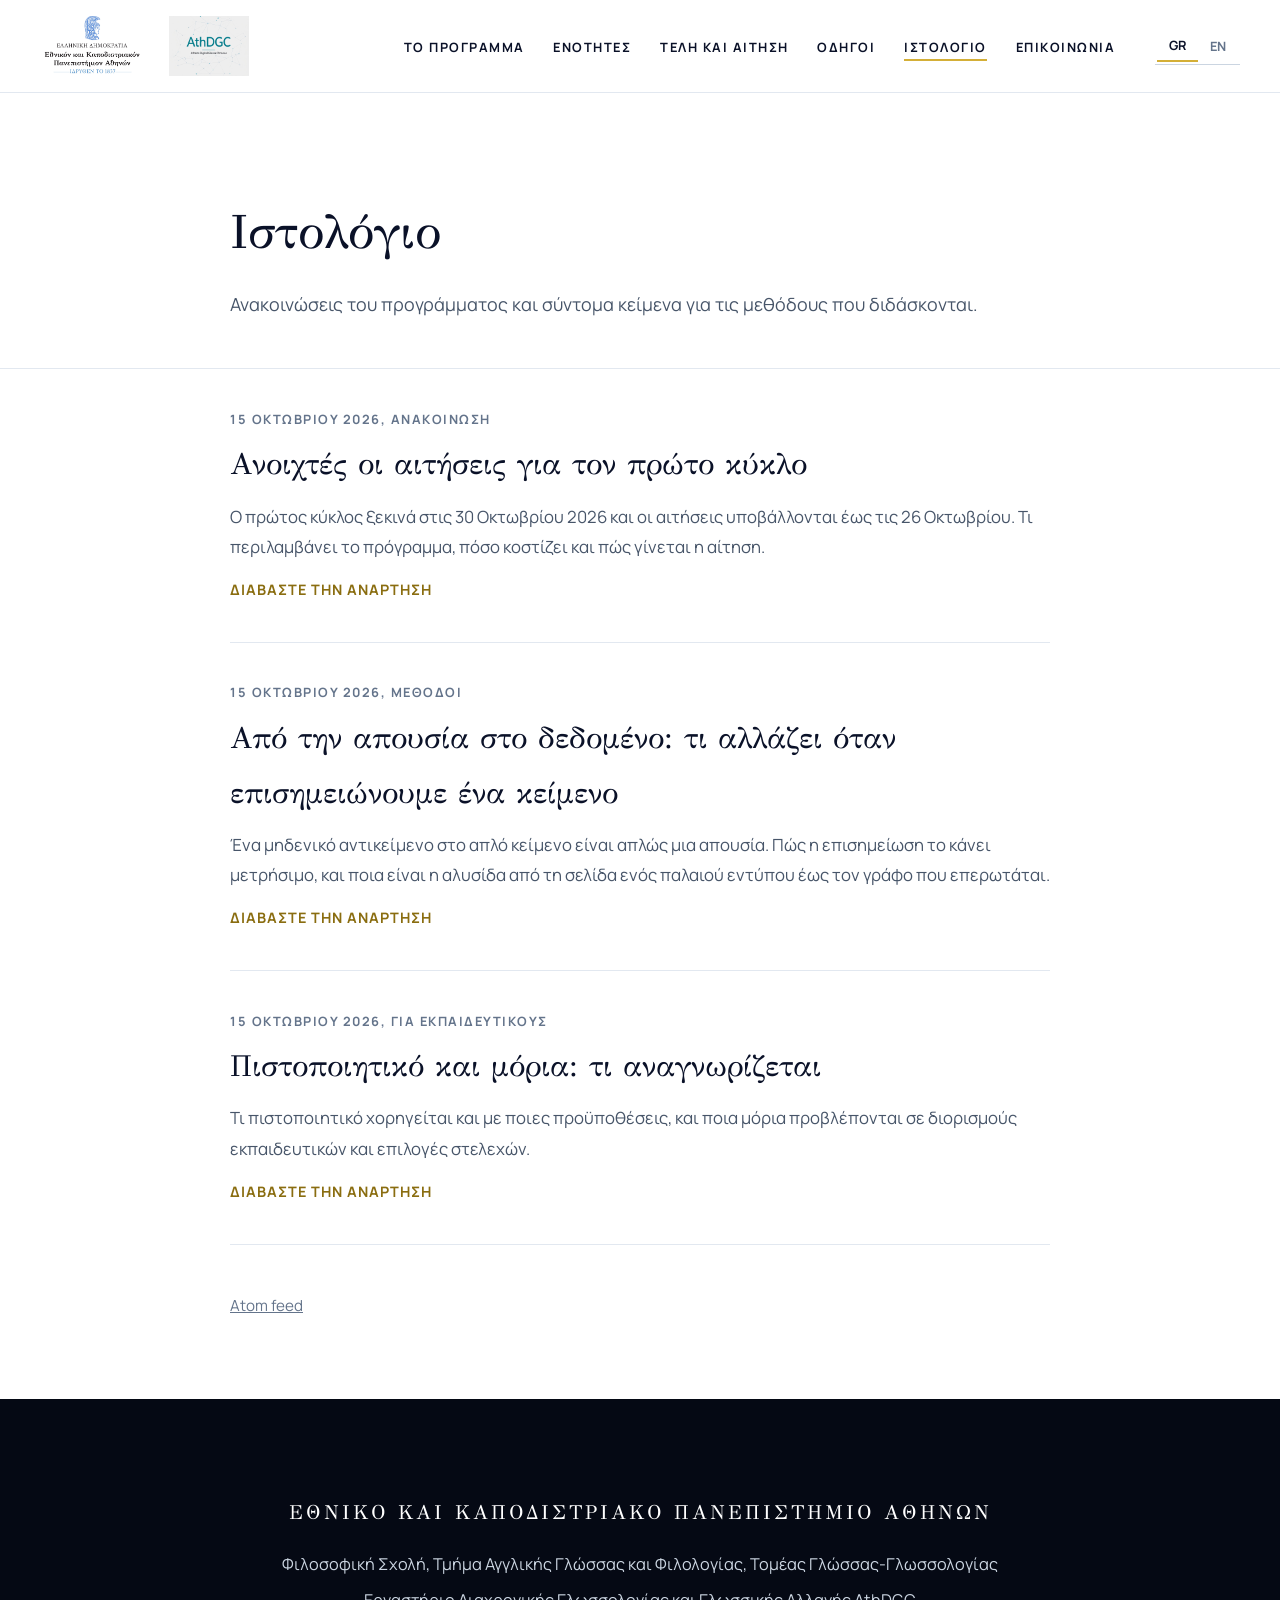
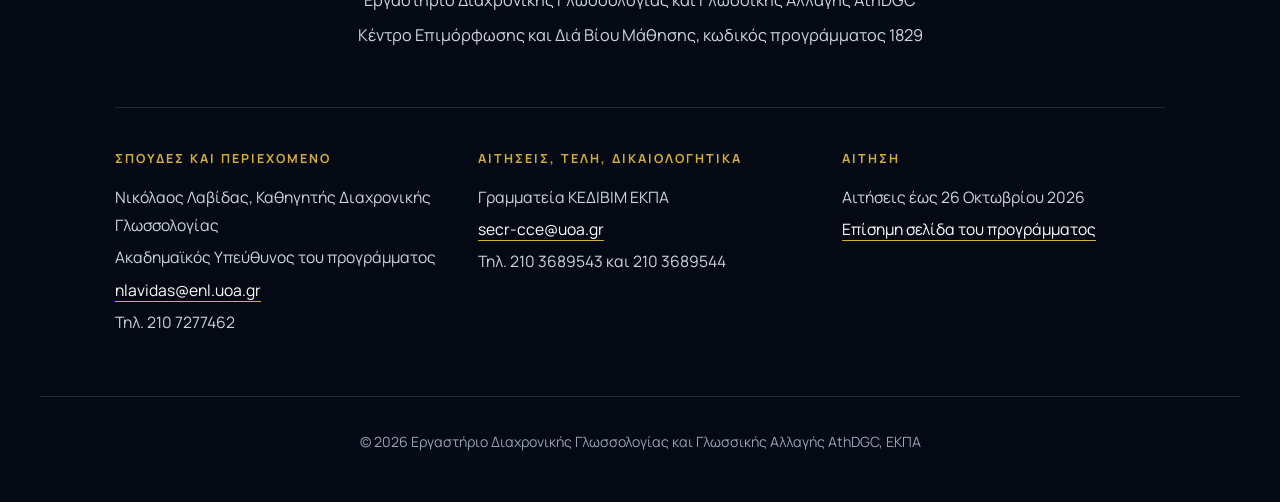
==== commit 6e31477c: "Merge pull request #2 from AthDGC/launch-ready-1829 Πλήρης ιστότοπος του προγράμματος 1829: διορθώσε" ====
--- a/blog/index.html
+++ b/blog/index.html
@@ -8,7 +8,7 @@
     <link rel="canonical" href="https://athdgc.github.io/Digital-Diachrony/blog/">
     <link rel="preconnect" href="https://fonts.googleapis.com">
     <link rel="preconnect" href="https://fonts.gstatic.com" crossorigin>
-    <link href="https://fonts.googleapis.com/css2?family=GFS+Didot&family=GFS+Neohellenic:ital,wght@0,400;0,700;1,400&display=swap" rel="stylesheet">
+    <link href="https://fonts.googleapis.com/css2?family=GFS+Didot&family=Manrope:wght@400;600;700&display=swap" rel="stylesheet">
     <link rel="stylesheet" href="../assets/css/site.css">
     <link rel="icon" type="image/jpeg" href="../assets/logos/athdgc-favicon.jpg">
     <link rel="alternate" type="application/atom+xml" title="Ψηφιακή Διαχρονία, ιστολόγιο" href="https://athdgc.github.io/Digital-Diachrony/blog/feed.xml">
--- a/assets/css/site.css
+++ b/assets/css/site.css
@@ -1,32 +1,29 @@
 /* Digital Diachrony, KEDIVIM NKUA programme 1829: shared site styles */
-/* House identity: white page, near-black text, turquoise structure (rules, headings, links), GFS Didot titles over GFS Neohellenic text, horizontal rules only */
 
 :root {
-    --accent: #0E8388;
-    --ink: #1A1A1A;
-    --ink-soft: #1A1A1A;
-    --ink-muted: #555555;
-    --page: #FFFFFF;
-    --rule: #0E8388;
-    --hair: #CFE3E4;
-    --font-body: 'GFS Neohellenic', 'Gentium Plus', Georgia, serif;
+    --deep-navy: #0a1128;
+    --rich-blue: #1c2541;
+    --gold-accent: #d4af37;
+    --gold-text: #8a6d10;
+    --soft-white: #f8fafc;
+    --pure-white: #ffffff;
+    --ink: #1e293b;
+    --ink-soft: #475569;
+    --ink-muted: #64748b;
+    --rule: #e2e8f0;
+    --rule-dark: rgba(255, 255, 255, 0.12);
+    --font-body: 'Manrope', 'Segoe UI', Arial, sans-serif;
     --font-display: 'GFS Didot', 'Gentium Plus', Georgia, serif;
-    /* names kept from the earlier palette so inline references keep working */
-    --deep-navy: var(--accent);
-    --gold-accent: var(--accent);
-    --gold-text: var(--accent);
-    --pure-white: var(--page);
 }
 
 html { scroll-behavior: smooth; }
 
 body {
     font-family: var(--font-body);
-    font-size: 1.12rem;
     margin: 0;
     color: var(--ink);
-    line-height: 1.65;
-    background-color: var(--page);
+    line-height: 1.8;
+    background-color: var(--pure-white);
 }
 
 body.lang-gr .show-en { display: none !important; }
@@ -35,12 +32,11 @@
 h1, h2, h3, h4 {
     font-family: var(--font-display);
     font-weight: 400;
-    color: var(--accent);
+    color: var(--deep-navy);
     margin-top: 0;
-    text-wrap: balance;
-}
-
-a { color: var(--accent); text-underline-offset: 3px; }
+}
+
+a { color: inherit; }
 
 .container {
     max-width: 1200px;
@@ -58,17 +54,17 @@
 .skip-link:focus {
     left: 1rem;
     top: 1rem;
-    background: var(--page);
-    color: var(--accent);
+    background: var(--deep-navy);
+    color: var(--pure-white);
     padding: 0.6rem 1rem;
     z-index: 2000;
 }
 
-:focus-visible { outline: 2px solid var(--accent); outline-offset: 3px; }
+:focus-visible { outline: 2px solid var(--gold-accent); outline-offset: 3px; }
 
 /* --- HEADER --- */
 header.site-header {
-    background: var(--page);
+    background: rgba(255, 255, 255, 0.98);
     border-bottom: 1px solid var(--rule);
     padding: 1rem 0;
     position: sticky;
@@ -91,116 +87,121 @@
 nav.main-nav ul { display: flex; flex-wrap: wrap; list-style: none; gap: 1.8rem; margin: 0; padding: 0; }
 nav.main-nav a {
     text-decoration: none;
-    color: var(--ink);
-    font-weight: 700;
-    font-size: 0.95rem;
-    letter-spacing: 1px;
+    color: var(--deep-navy);
+    font-weight: 700;
+    font-size: 0.8rem;
+    letter-spacing: 1.5px;
     position: relative;
 }
 nav.main-nav a::after {
     content: '';
     position: absolute;
     width: 0;
-    height: 1px;
-    bottom: -4px;
+    height: 2px;
+    bottom: -5px;
     left: 0;
-    background: var(--accent);
+    background: var(--gold-accent);
     transition: width 0.3s;
 }
-nav.main-nav a:hover, nav.main-nav a[aria-current="page"] { color: var(--accent); }
 nav.main-nav a:hover::after,
 nav.main-nav a[aria-current="page"]::after { width: 100%; }
 
 .lang-switch {
     display: flex;
+    border-bottom: 1px solid #cbd5e1;
     padding: 2px;
 }
 .lang-btn {
     background: transparent;
     border: none;
-    border-bottom: 1px solid transparent;
     padding: 6px 12px;
     cursor: pointer;
     font-family: var(--font-body);
     font-weight: 700;
-    font-size: 0.95rem;
+    font-size: 0.8rem;
     color: var(--ink-muted);
 }
-.lang-btn[aria-pressed="true"] { color: var(--accent); border-bottom-color: var(--accent); }
+.lang-btn[aria-pressed="true"] { color: var(--deep-navy); border-bottom: 2px solid var(--gold-accent); }
 
 /* --- HERO --- */
 .hero {
     position: relative;
-    background: var(--page);
-    padding: 7rem 0 6rem;
+    background-image: url('../images/10.jpg');
+    background-color: var(--deep-navy);
+    background-size: cover;
+    background-position: center;
+    padding: 12rem 0 11rem;
     text-align: center;
-    border-bottom: 1px solid var(--rule);
-}
-.hero-content { position: relative; max-width: 980px; margin: 0 auto; }
+}
+.hero::before {
+    content: '';
+    position: absolute;
+    inset: 0;
+    background: rgba(10, 17, 40, 0.78);
+    z-index: 1;
+}
+.hero-content { position: relative; z-index: 2; max-width: 980px; margin: 0 auto; }
 
 .hero-kicker {
-    color: var(--ink-muted);
+    color: var(--gold-accent);
     font-family: var(--font-body);
-    font-size: 1rem;
-    letter-spacing: 3px;
+    font-size: 0.95rem;
+    letter-spacing: 4px;
+    margin: 0 0 1.8rem 0;
+    font-weight: 700;
+}
+.hero-brand {
+    font-family: var(--font-display);
+    font-size: 4.2rem;
+    line-height: 1.15;
+    color: var(--pure-white);
     margin: 0 0 1.6rem 0;
-    font-weight: 700;
-}
-.hero-brand {
-    font-family: var(--font-display);
-    font-weight: 400;
-    font-size: 4rem;
-    line-height: 1.15;
-    color: var(--accent);
-    margin: 0 0 1.4rem 0;
 }
 .hero-title {
     font-family: var(--font-display);
     font-weight: 400;
     font-size: 1.9rem;
-    color: var(--ink);
+    color: #f1f5f9;
     margin: 0 auto 1.2rem;
     max-width: 820px;
     line-height: 1.35;
 }
 .hero-subtitle {
-    font-size: 1.2rem;
-    color: var(--ink-muted);
-    margin: 0 auto 3rem;
+    font-size: 1.15rem;
+    color: #e2e8f0;
+    margin: 0 auto 3.5rem;
     font-weight: 400;
     max-width: 760px;
 }
-.hero-actions { display: flex; justify-content: center; gap: 1rem 2.5rem; flex-wrap: wrap; }
+.hero-actions { display: flex; justify-content: center; gap: 1.5rem; flex-wrap: wrap; }
 
 .btn-cta {
     background: transparent;
-    color: var(--accent);
-    padding: 0.3rem 0;
-    text-decoration: underline;
-    text-decoration-thickness: 1px;
-    text-underline-offset: 6px;
+    color: var(--pure-white);
+    padding: 1.2rem 3rem;
+    text-decoration: none;
     font-weight: 700;
     display: inline-block;
-    letter-spacing: 2px;
-    font-size: 1.05rem;
-    border: none;
-    transition: color 0.3s;
-}
-.btn-cta:hover, .btn-cta:focus-visible { color: var(--ink); }
-.btn-cta.solid { color: var(--accent); text-decoration-thickness: 2px; }
-.btn-cta.solid:hover { color: var(--ink); }
+    letter-spacing: 2.5px;
+    font-size: 0.9rem;
+    border: 1px solid var(--gold-accent);
+    transition: background 0.3s, color 0.3s;
+}
+.btn-cta:hover, .btn-cta:focus-visible { background: var(--gold-accent); color: var(--deep-navy); }
+.btn-cta.solid { background: var(--gold-accent); color: var(--deep-navy); }
+.btn-cta.solid:hover { background: var(--pure-white); }
 
 .hero-dates {
     margin-top: 2.2rem;
-    font-size: 1.02rem;
-    letter-spacing: 0.5px;
-    color: var(--ink-muted);
+    font-size: 0.95rem;
+    letter-spacing: 1px;
+    color: #e2e8f0;
 }
 .hero-dates .d + .d { margin-left: 2rem; }
-.hero-dates strong { color: var(--ink); }
+.hero-dates strong { color: var(--pure-white); }
 
 /* --- STATS --- */
-.stats { background: var(--page); padding: 4.5rem 0; border-bottom: 1px solid var(--rule); }
+.stats { background: var(--pure-white); padding: 4.5rem 0; border-bottom: 1px solid var(--rule); }
 .stats-grid { display: grid; grid-template-columns: repeat(4, 1fr); gap: 2rem; }
 .stat-item { text-align: center; }
 .stat-item .num {
@@ -208,25 +209,25 @@
     font-size: 3.4rem;
     line-height: 1.1;
     margin: 0;
-    color: var(--accent);
+    color: var(--deep-navy);
 }
 .stat-item .label {
-    font-size: 0.95rem;
-    letter-spacing: 1.5px;
+    font-size: 0.8rem;
+    letter-spacing: 2px;
     color: var(--ink-muted);
     font-weight: 700;
     margin-top: 0.8rem;
 }
 
 /* --- SECTIONS --- */
-.section { padding: 6rem 0; background: var(--page); }
-.section + .section, .section.alt { border-top: 1px solid var(--rule); }
-.section-header { margin-bottom: 3rem; }
+.section { padding: 7rem 0; }
+.section.alt { background: var(--soft-white); }
+.section-header { margin-bottom: 3.5rem; }
 .section-header h2 { font-size: 2.7rem; margin-bottom: 1rem; }
-.section-header .line { width: 90px; height: 1px; background: var(--accent); }
-.section-lead { font-size: 1.2rem; color: var(--ink); max-width: 820px; }
-
-.prose p { font-size: 1.18rem; margin: 0 0 1.5rem 0; color: var(--ink); text-align: justify; hyphens: auto; }
+.section-header .line { width: 90px; height: 2px; background: var(--gold-accent); }
+.section-lead { font-size: 1.15rem; color: var(--ink-soft); max-width: 820px; }
+
+.prose p { font-size: 1.12rem; margin: 0 0 1.6rem 0; color: var(--ink-soft); }
 .prose p:last-child { margin-bottom: 0; }
 
 .about-content {
@@ -235,19 +236,18 @@
     gap: 5rem;
     align-items: start;
 }
-.about-content > * { min-width: 0; }
 
 .audience {
     margin-top: 3rem;
     padding-top: 1.4rem;
-    border-top: 1px solid var(--rule);
+    border-top: 1px solid var(--gold-accent);
 }
 .audience h3 {
     font-family: var(--font-body);
-    font-size: 0.95rem;
-    letter-spacing: 2px;
-    font-weight: 700;
-    color: var(--accent);
+    font-size: 0.85rem;
+    letter-spacing: 2.5px;
+    font-weight: 700;
+    color: var(--gold-text);
     margin-bottom: 0.8rem;
 }
 .audience p { margin: 0; }
@@ -262,68 +262,64 @@
 }
 .grid-images img:hover { filter: grayscale(0%); }
 
-/* --- MODULES --- */
-.bg-dark { background: var(--page); color: var(--ink); border-top: 1px solid var(--rule); }
-.bg-dark h2, .bg-dark h3 { color: var(--accent); }
-.bg-dark .section-lead { color: var(--ink); }
-
-.module-list { list-style: none; margin: 0; padding: 0; border-top: 1px solid var(--rule); }
+/* --- MODULES (dark band) --- */
+.bg-dark { background: var(--deep-navy); color: var(--pure-white); }
+.bg-dark h2, .bg-dark h3 { color: var(--pure-white); }
+.bg-dark .section-lead { color: #cbd5e1; }
+
+.module-list { list-style: none; margin: 0; padding: 0; border-top: 1px solid var(--rule-dark); }
 .module {
     display: grid;
     grid-template-columns: 7rem 1fr;
     gap: 2.5rem;
-    padding: 2.6rem 0;
-    border-bottom: 1px solid var(--hair);
-}
-.module:last-child { border-bottom: 1px solid var(--rule); }
-.module > * { min-width: 0; }
+    padding: 2.8rem 0;
+    border-bottom: 1px solid var(--rule-dark);
+}
 .module-num {
     font-family: var(--font-display);
     font-size: 3.2rem;
     line-height: 1;
-    color: var(--accent);
+    color: var(--gold-accent);
 }
 .module-meta {
-    font-size: 0.92rem;
-    letter-spacing: 1.5px;
-    color: var(--ink-muted);
+    font-size: 0.78rem;
+    letter-spacing: 2px;
+    color: #94a3b8;
     font-weight: 700;
     margin-bottom: 0.6rem;
 }
 .module-meta .m + .m { margin-left: 1.5rem; }
-.module h3 { color: var(--accent); font-size: 1.75rem; margin-bottom: 0.9rem; }
-.module p { color: var(--ink); font-size: 1.12rem; margin: 0 0 1.2rem 0; }
-.subunits-label { font-size: 0.92rem; letter-spacing: 1.5px; color: var(--ink-muted); font-weight: 700; margin-bottom: 0.4rem; }
+.module h3 { color: var(--gold-accent); font-size: 1.75rem; margin-bottom: 0.9rem; }
+.module p { color: #e2e8f0; font-size: 1.08rem; margin: 0 0 1.2rem 0; }
+.subunits-label { font-size: 0.78rem; letter-spacing: 2px; color: #94a3b8; font-weight: 700; margin-bottom: 0.4rem; }
 .subunits { list-style: none; margin: 0; padding: 0; columns: 2; column-gap: 2.5rem; }
-.subunits li { color: var(--ink); font-size: 1.04rem; padding: 0.25rem 0; break-inside: avoid; }
+.subunits li { color: #cbd5e1; font-size: 0.98rem; padding: 0.25rem 0; break-inside: avoid; }
 
 /* --- TABLES (horizontal rules only) --- */
-.rule-table { width: 100%; border-collapse: collapse; font-size: 1.08rem; margin: 0 0 1.5rem 0; }
-.rule-table caption { text-align: left; font-family: var(--font-display); font-size: 1.35rem; color: var(--accent); padding-bottom: 0.8rem; }
-.rule-table thead tr { border-top: 1px solid var(--rule); border-bottom: 1px solid var(--rule); }
-.rule-table tbody tr:last-child { border-bottom: 1px solid var(--rule); }
-.rule-table th { text-align: left; font-size: 0.95rem; letter-spacing: 1px; color: var(--ink-muted); padding: 0.75rem 1rem 0.75rem 0; font-weight: 700; }
-.rule-table td { padding: 0.7rem 1rem 0.7rem 0; color: var(--ink); vertical-align: top; }
+.rule-table { width: 100%; border-collapse: collapse; font-size: 1.02rem; margin: 0 0 1.5rem 0; }
+.rule-table caption { text-align: left; font-family: var(--font-display); font-size: 1.35rem; color: var(--deep-navy); padding-bottom: 0.8rem; }
+.rule-table thead tr { border-top: 2px solid var(--gold-accent); border-bottom: 1px solid #94a3b8; }
+.rule-table tbody tr:last-child { border-bottom: 2px solid var(--gold-accent); }
+.rule-table th { text-align: left; font-size: 0.8rem; letter-spacing: 1.5px; color: var(--ink-muted); padding: 0.75rem 1rem 0.75rem 0; font-weight: 700; }
+.rule-table td { padding: 0.7rem 1rem 0.7rem 0; color: var(--ink-soft); vertical-align: top; }
 .rule-table .num { text-align: right; white-space: nowrap; font-variant-numeric: tabular-nums; }
 .table-wrap { overflow-x: auto; }
 
 .two-col { display: grid; grid-template-columns: 1fr 1fr; gap: 4rem; align-items: start; }
-.two-col > * { min-width: 0; }
 
 /* --- CERTIFICATION --- */
 .cert-facts { list-style: none; margin: 0 0 3rem 0; padding: 0; display: grid; grid-template-columns: repeat(2, 1fr); gap: 2.5rem; max-width: 820px; }
-.cert-facts li { border-top: 1px solid var(--rule); padding-top: 1.1rem; }
-.cert-facts .big { font-family: var(--font-display); font-size: 1.6rem; color: var(--accent); display: block; line-height: 1.3; }
-.cert-facts .small { color: var(--ink-muted); font-size: 1.02rem; display: block; margin-top: 0.4rem; }
+.cert-facts li { border-top: 1px solid var(--gold-accent); padding-top: 1.1rem; }
+.cert-facts .big { font-family: var(--font-display); font-size: 1.6rem; color: var(--deep-navy); display: block; line-height: 1.3; }
+.cert-facts .small { color: var(--ink-muted); font-size: 0.98rem; display: block; margin-top: 0.4rem; }
 
 .points { list-style: none; margin: 0; padding: 0; border-top: 1px solid var(--rule); }
-.points li { padding: 1rem 0; border-bottom: 1px solid var(--hair); color: var(--ink); }
-.points li:last-child { border-bottom: 1px solid var(--rule); }
-.points strong { color: var(--ink); }
+.points li { padding: 1rem 0; border-bottom: 1px solid var(--rule); color: var(--ink-soft); }
+.points strong { color: var(--deep-navy); }
 
 /* --- STEPS --- */
 .steps { counter-reset: step; list-style: none; margin: 0; padding: 0; }
-.steps li { counter-increment: step; position: relative; padding: 0 0 1.6rem 3.4rem; color: var(--ink); font-size: 1.12rem; }
+.steps li { counter-increment: step; position: relative; padding: 0 0 1.6rem 3.4rem; color: var(--ink-soft); font-size: 1.05rem; }
 .steps li::before {
     content: counter(step);
     position: absolute;
@@ -332,72 +328,69 @@
     font-family: var(--font-display);
     font-size: 2rem;
     line-height: 1;
-    color: var(--accent);
-}
-
-.note { font-size: 1.02rem; color: var(--ink-muted); }
+    color: var(--gold-text);
+}
+
+.note { font-size: 0.95rem; color: var(--ink-muted); }
 
 /* --- FAQ --- */
 .faq { border-top: 1px solid var(--rule); }
-.faq details { border-bottom: 1px solid var(--hair); padding: 1.2rem 0; }
-.faq details:last-child { border-bottom: 1px solid var(--rule); }
+.faq details { border-bottom: 1px solid var(--rule); padding: 1.2rem 0; }
 .faq summary {
     cursor: pointer;
     font-family: var(--font-display);
     font-size: 1.35rem;
-    color: var(--accent);
+    color: var(--deep-navy);
     list-style: none;
     position: relative;
     padding-right: 2.5rem;
 }
 .faq summary::-webkit-details-marker { display: none; }
-.faq summary::after { content: '+'; position: absolute; right: 0.4rem; top: 0; color: var(--accent); font-family: var(--font-body); }
+.faq summary::after { content: '+'; position: absolute; right: 0.4rem; top: 0; color: var(--gold-text); font-family: var(--font-body); }
 .faq details[open] summary::after { content: '\2212'; }
-.faq details p { margin: 0.9rem 0 0 0; color: var(--ink); font-size: 1.12rem; max-width: 820px; }
+.faq details p { margin: 0.9rem 0 0 0; color: var(--ink-soft); font-size: 1.05rem; max-width: 820px; }
 
 /* --- LISTINGS (blog, guides) --- */
-.page-head { padding: 5rem 0 3rem; border-bottom: 1px solid var(--rule); }
+.page-head { padding: 6rem 0 3rem; border-bottom: 1px solid var(--rule); }
 .page-head h1 { font-size: 3rem; margin-bottom: 0.8rem; }
-.page-head p { color: var(--ink); font-size: 1.2rem; max-width: 760px; margin: 0; }
+.page-head p { color: var(--ink-soft); font-size: 1.12rem; max-width: 760px; margin: 0; }
 
 .entry-list { list-style: none; margin: 0; padding: 0; }
-.entry { padding: 2.4rem 0; border-bottom: 1px solid var(--hair); }
-.entry .meta { font-size: 0.92rem; letter-spacing: 1px; color: var(--ink-muted); font-weight: 700; margin-bottom: 0.4rem; }
+.entry { padding: 2.4rem 0; border-bottom: 1px solid var(--rule); }
+.entry .meta { font-size: 0.8rem; letter-spacing: 1.5px; color: var(--ink-muted); font-weight: 700; margin-bottom: 0.4rem; }
 .entry h2 { font-size: 1.9rem; margin-bottom: 0.6rem; }
 .entry h2 a { text-decoration: none; }
-.entry h2 a:hover { text-decoration: underline; }
-.entry p { color: var(--ink); margin: 0 0 0.8rem 0; font-size: 1.12rem; }
-.more { font-weight: 700; color: var(--accent); text-decoration: underline; letter-spacing: 0.5px; font-size: 1rem; }
-.more:hover { color: var(--ink); }
+.entry h2 a:hover { color: var(--gold-text); }
+.entry p { color: var(--ink-soft); margin: 0 0 0.8rem 0; font-size: 1.05rem; }
+.more { font-weight: 700; color: var(--gold-text); text-decoration: none; letter-spacing: 1px; font-size: 0.9rem; }
+.more:hover { text-decoration: underline; }
 
 /* --- ARTICLE --- */
 .article { padding: 5rem 0 6rem; }
-.article .meta { font-size: 0.95rem; letter-spacing: 1px; color: var(--ink-muted); font-weight: 700; margin-bottom: 1rem; }
+.article .meta { font-size: 0.85rem; letter-spacing: 1.5px; color: var(--ink-muted); font-weight: 700; margin-bottom: 1rem; }
 .article h1 { font-size: 2.8rem; line-height: 1.2; margin-bottom: 2rem; }
-.article p { font-size: 1.2rem; color: var(--ink); margin: 0 0 1.5rem 0; text-align: justify; hyphens: auto; }
-.article .byline { margin-top: 2.5rem; padding-top: 1.2rem; border-top: 1px solid var(--rule); color: var(--ink-muted); font-size: 1.02rem; text-align: left; }
+.article p { font-size: 1.14rem; color: var(--ink-soft); margin: 0 0 1.5rem 0; }
+.article .byline { margin-top: 2.5rem; padding-top: 1.2rem; border-top: 1px solid var(--rule); color: var(--ink-muted); font-size: 0.98rem; }
 .article-figure { margin: 0 0 2.5rem 0; }
 .article-figure img { width: 100%; height: 320px; object-fit: cover; filter: grayscale(100%) contrast(1.05); display: block; }
-.back { display: inline-block; margin-bottom: 2rem; color: var(--accent); font-weight: 700; font-size: 1rem; letter-spacing: 0.5px; }
+.back { display: inline-block; margin-bottom: 2rem; text-decoration: none; color: var(--gold-text); font-weight: 700; font-size: 0.9rem; letter-spacing: 1px; }
 
 /* --- FOOTER --- */
 footer.site-footer {
-    background: var(--page);
-    color: var(--ink);
-    border-top: 1px solid var(--rule);
-    padding: 5rem 0 3rem;
+    background: #050914;
+    color: var(--pure-white);
+    padding: 6rem 0 3rem;
     text-align: center;
 }
-.footer-logos { display: flex; justify-content: center; gap: 4rem; margin-bottom: 3rem; align-items: center; }
-.footer-logos img { height: 90px; display: block; }
-.footer-info h2 { color: var(--accent); letter-spacing: 2px; margin-bottom: 1.2rem; font-size: 1.35rem; }
-.footer-info p { margin: 0.4rem 0; font-size: 1.08rem; color: var(--ink); }
-.footer-contacts { display: grid; grid-template-columns: repeat(3, 1fr); gap: 2.5rem; margin: 3rem auto 0; max-width: 1050px; text-align: left; border-top: 1px solid var(--rule); padding-top: 2.5rem; }
-.footer-contacts > * { min-width: 0; }
-.footer-contacts h3 { font-family: var(--font-body); font-size: 0.95rem; letter-spacing: 1.5px; color: var(--accent); font-weight: 700; margin-bottom: 0.8rem; }
-.footer-contacts p { margin: 0.25rem 0; font-size: 1.04rem; color: var(--ink); overflow-wrap: anywhere; }
-.footer-contacts a { color: var(--accent); }
-.copyright { margin-top: 3rem; border-top: 1px solid var(--rule); padding-top: 2rem; font-size: 0.98rem; color: var(--ink-muted); }
+.footer-logos { display: flex; justify-content: center; gap: 4rem; margin-bottom: 3.5rem; align-items: center; }
+.footer-logos img { height: 90px; background: var(--pure-white); padding: 12px; display: block; }
+.footer-info h2 { color: var(--pure-white); letter-spacing: 3px; margin-bottom: 1.2rem; font-size: 1.25rem; }
+.footer-info p { margin: 0.4rem 0; font-size: 1.02rem; color: #cbd5e1; }
+.footer-contacts { display: grid; grid-template-columns: repeat(3, 1fr); gap: 2.5rem; margin: 3.5rem auto 0; max-width: 1050px; text-align: left; border-top: 1px solid var(--rule-dark); padding-top: 2.5rem; }
+.footer-contacts h3 { font-family: var(--font-body); font-size: 0.78rem; letter-spacing: 2px; color: var(--gold-accent); font-weight: 700; margin-bottom: 0.8rem; }
+.footer-contacts p { margin: 0.25rem 0; font-size: 0.98rem; color: #cbd5e1; }
+.footer-contacts a { color: var(--pure-white); text-decoration: none; border-bottom: 1px solid var(--gold-accent); }
+.copyright { margin-top: 3.5rem; border-top: 1px solid var(--rule-dark); padding-top: 2rem; font-size: 0.88rem; color: #94a3b8; }
 
 @media (max-width: 1000px) {
     .nav-wrapper { flex-direction: column; gap: 1rem; }
@@ -406,7 +399,7 @@
 }
 
 @media (max-width: 900px) {
-    .hero { padding: 4.5rem 0 4rem; }
+    .hero { padding: 7rem 0 6rem; }
     .hero-brand { font-size: 2.6rem; }
     .hero-title { font-size: 1.45rem; }
     .hero-dates .d { display: block; }
@@ -421,7 +414,6 @@
     .section { padding: 4.5rem 0; }
     .section-header h2 { font-size: 2.1rem; }
     .page-head h1, .article h1 { font-size: 2.2rem; }
-    .prose p, .article p { text-align: left; }
 }
 
 @media (max-width: 520px) {
@@ -429,7 +421,7 @@
     .logo-group img { height: 48px; }
     .footer-logos img { height: 70px; }
     .stat-item .num { font-size: 2.6rem; }
-    .btn-cta { letter-spacing: 1px; }
+    .btn-cta { padding: 1rem 1.6rem; letter-spacing: 1.5px; }
 }
 
 @media (prefers-reduced-motion: reduce) {
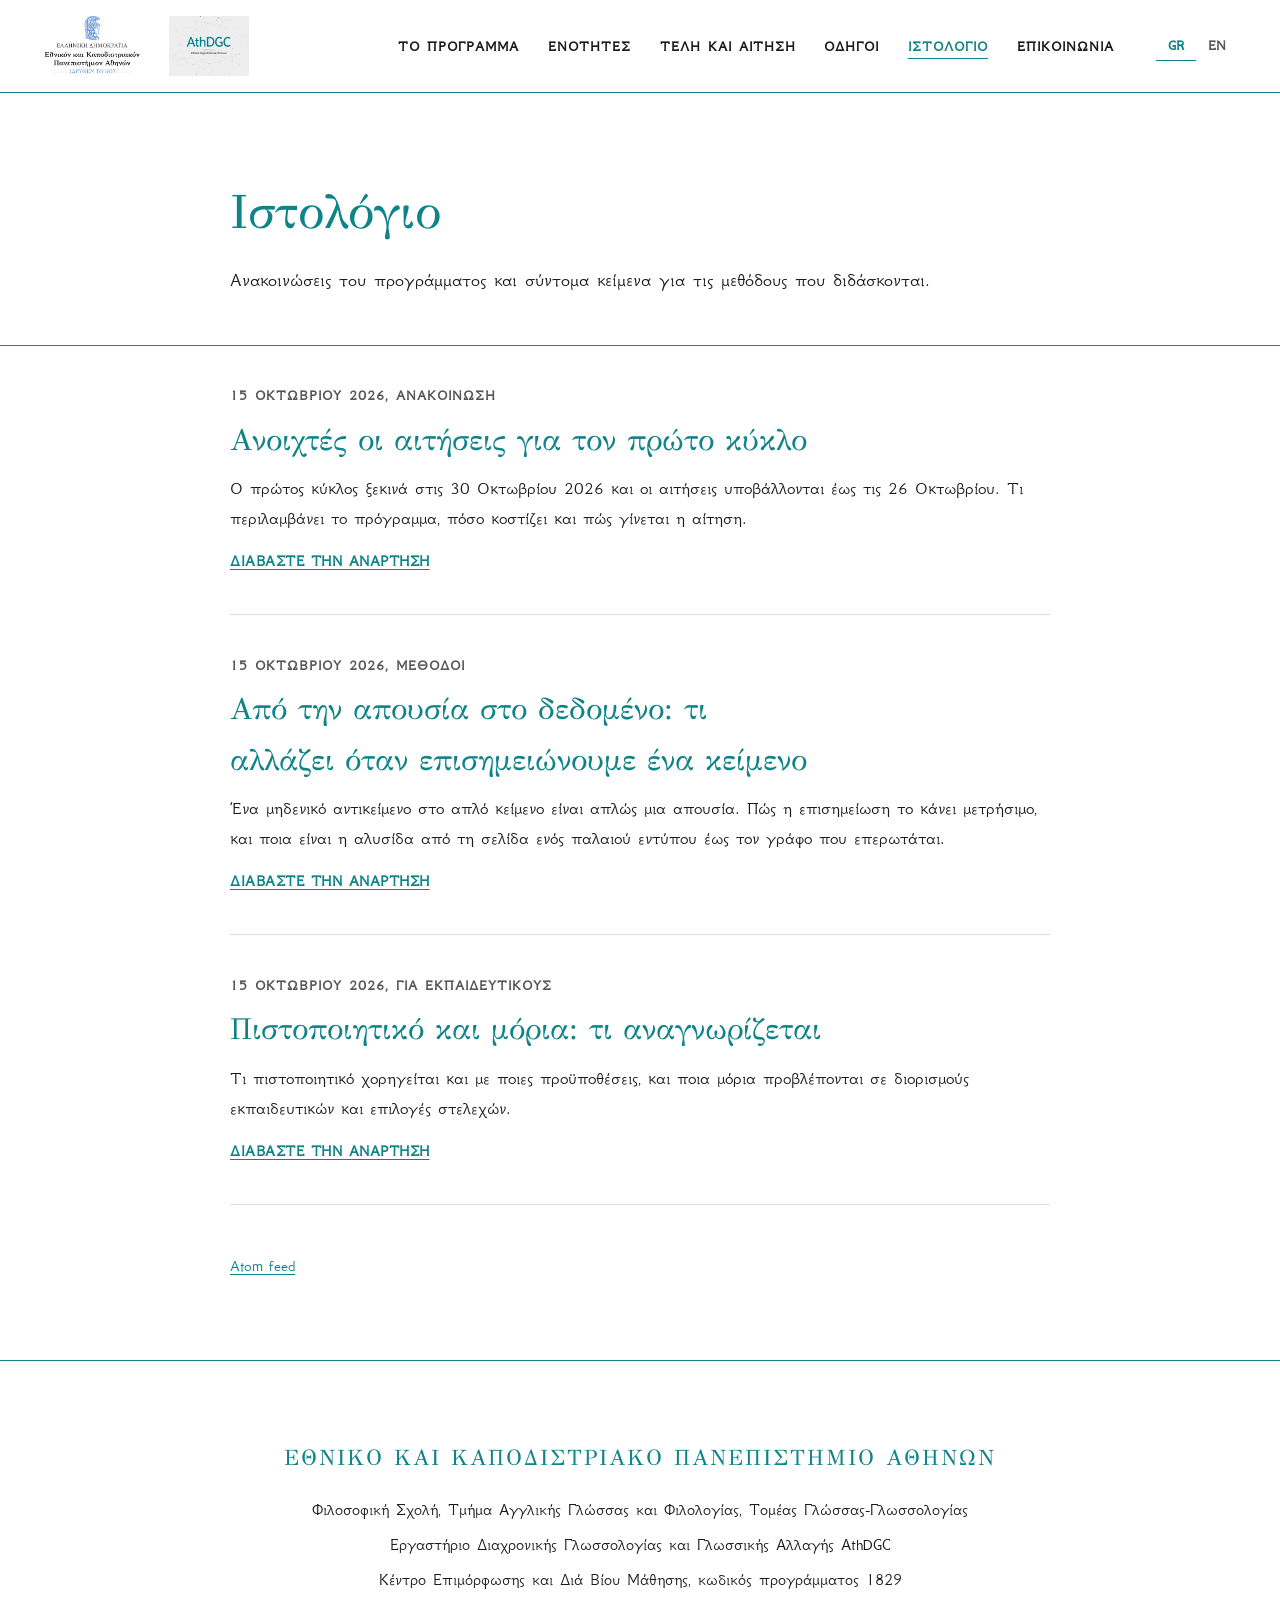
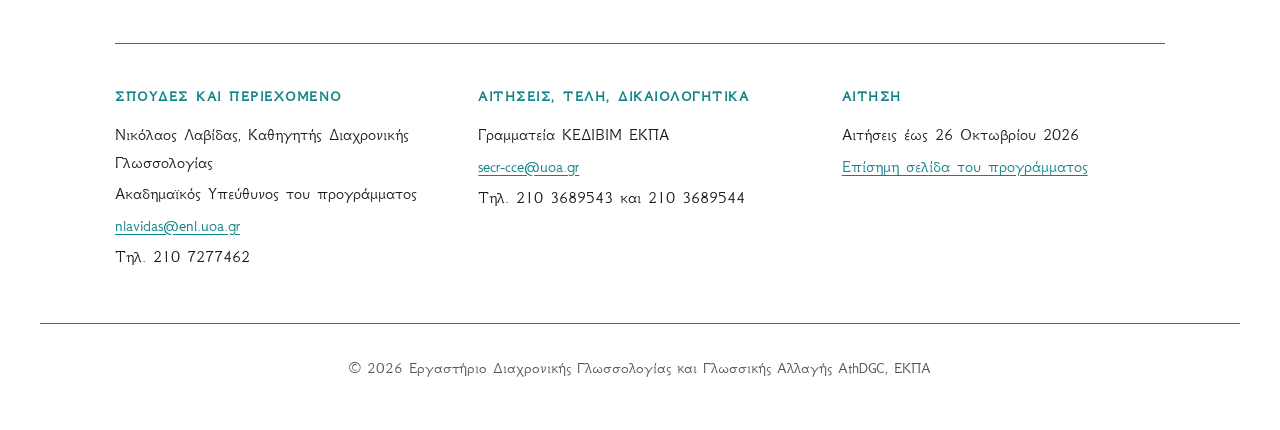
==== commit 6cb95ee9: "Merge aebe3942275abecd8bc76f5922a4990ce61323f7 into 6e31477c795ac8390307591bcf7898fd2fa1062c" ====
--- a/blog/index.html
+++ b/blog/index.html
@@ -8,7 +8,7 @@
     <link rel="canonical" href="https://athdgc.github.io/Digital-Diachrony/blog/">
     <link rel="preconnect" href="https://fonts.googleapis.com">
     <link rel="preconnect" href="https://fonts.gstatic.com" crossorigin>
-    <link href="https://fonts.googleapis.com/css2?family=GFS+Didot&family=Manrope:wght@400;600;700&display=swap" rel="stylesheet">
+    <link href="https://fonts.googleapis.com/css2?family=GFS+Didot&family=GFS+Neohellenic:ital,wght@0,400;0,700;1,400&display=swap" rel="stylesheet">
     <link rel="stylesheet" href="../assets/css/site.css">
     <link rel="icon" type="image/jpeg" href="../assets/logos/athdgc-favicon.jpg">
     <link rel="alternate" type="application/atom+xml" title="Ψηφιακή Διαχρονία, ιστολόγιο" href="https://athdgc.github.io/Digital-Diachrony/blog/feed.xml">
--- a/assets/css/site.css
+++ b/assets/css/site.css
@@ -1,29 +1,32 @@
 /* Digital Diachrony, KEDIVIM NKUA programme 1829: shared site styles */
+/* House identity: white page, near-black text, turquoise structure (rules, headings, links), GFS Didot titles over GFS Neohellenic text, horizontal rules only */
 
 :root {
-    --deep-navy: #0a1128;
-    --rich-blue: #1c2541;
-    --gold-accent: #d4af37;
-    --gold-text: #8a6d10;
-    --soft-white: #f8fafc;
-    --pure-white: #ffffff;
-    --ink: #1e293b;
-    --ink-soft: #475569;
-    --ink-muted: #64748b;
-    --rule: #e2e8f0;
-    --rule-dark: rgba(255, 255, 255, 0.12);
-    --font-body: 'Manrope', 'Segoe UI', Arial, sans-serif;
+    --accent: #0E8388;
+    --ink: #1A1A1A;
+    --ink-soft: #1A1A1A;
+    --ink-muted: #555555;
+    --page: #FFFFFF;
+    --rule: #0E8388;
+    --hair: #CFE3E4;
+    --font-body: 'GFS Neohellenic', 'Gentium Plus', Georgia, serif;
     --font-display: 'GFS Didot', 'Gentium Plus', Georgia, serif;
+    /* names kept from the earlier palette so inline references keep working */
+    --deep-navy: var(--accent);
+    --gold-accent: var(--accent);
+    --gold-text: var(--accent);
+    --pure-white: var(--page);
 }
 
 html { scroll-behavior: smooth; }
 
 body {
     font-family: var(--font-body);
+    font-size: 1.12rem;
     margin: 0;
     color: var(--ink);
-    line-height: 1.8;
-    background-color: var(--pure-white);
+    line-height: 1.65;
+    background-color: var(--page);
 }
 
 body.lang-gr .show-en { display: none !important; }
@@ -32,11 +35,12 @@
 h1, h2, h3, h4 {
     font-family: var(--font-display);
     font-weight: 400;
-    color: var(--deep-navy);
+    color: var(--accent);
     margin-top: 0;
-}
-
-a { color: inherit; }
+    text-wrap: balance;
+}
+
+a { color: var(--accent); text-underline-offset: 3px; }
 
 .container {
     max-width: 1200px;
@@ -54,17 +58,17 @@
 .skip-link:focus {
     left: 1rem;
     top: 1rem;
-    background: var(--deep-navy);
-    color: var(--pure-white);
+    background: var(--page);
+    color: var(--accent);
     padding: 0.6rem 1rem;
     z-index: 2000;
 }
 
-:focus-visible { outline: 2px solid var(--gold-accent); outline-offset: 3px; }
+:focus-visible { outline: 2px solid var(--accent); outline-offset: 3px; }
 
 /* --- HEADER --- */
 header.site-header {
-    background: rgba(255, 255, 255, 0.98);
+    background: var(--page);
     border-bottom: 1px solid var(--rule);
     padding: 1rem 0;
     position: sticky;
@@ -87,121 +91,116 @@
 nav.main-nav ul { display: flex; flex-wrap: wrap; list-style: none; gap: 1.8rem; margin: 0; padding: 0; }
 nav.main-nav a {
     text-decoration: none;
-    color: var(--deep-navy);
-    font-weight: 700;
-    font-size: 0.8rem;
-    letter-spacing: 1.5px;
+    color: var(--ink);
+    font-weight: 700;
+    font-size: 0.95rem;
+    letter-spacing: 1px;
     position: relative;
 }
 nav.main-nav a::after {
     content: '';
     position: absolute;
     width: 0;
-    height: 2px;
-    bottom: -5px;
+    height: 1px;
+    bottom: -4px;
     left: 0;
-    background: var(--gold-accent);
+    background: var(--accent);
     transition: width 0.3s;
 }
+nav.main-nav a:hover, nav.main-nav a[aria-current="page"] { color: var(--accent); }
 nav.main-nav a:hover::after,
 nav.main-nav a[aria-current="page"]::after { width: 100%; }
 
 .lang-switch {
     display: flex;
-    border-bottom: 1px solid #cbd5e1;
     padding: 2px;
 }
 .lang-btn {
     background: transparent;
     border: none;
+    border-bottom: 1px solid transparent;
     padding: 6px 12px;
     cursor: pointer;
     font-family: var(--font-body);
     font-weight: 700;
-    font-size: 0.8rem;
-    color: var(--ink-muted);
-}
-.lang-btn[aria-pressed="true"] { color: var(--deep-navy); border-bottom: 2px solid var(--gold-accent); }
+    font-size: 0.95rem;
+    color: var(--ink-muted);
+}
+.lang-btn[aria-pressed="true"] { color: var(--accent); border-bottom-color: var(--accent); }
 
 /* --- HERO --- */
 .hero {
     position: relative;
-    background-image: url('../images/10.jpg');
-    background-color: var(--deep-navy);
-    background-size: cover;
-    background-position: center;
-    padding: 12rem 0 11rem;
+    background: var(--page);
+    padding: 7rem 0 6rem;
     text-align: center;
-}
-.hero::before {
-    content: '';
-    position: absolute;
-    inset: 0;
-    background: rgba(10, 17, 40, 0.78);
-    z-index: 1;
-}
-.hero-content { position: relative; z-index: 2; max-width: 980px; margin: 0 auto; }
+    border-bottom: 1px solid var(--rule);
+}
+.hero-content { position: relative; max-width: 980px; margin: 0 auto; }
 
 .hero-kicker {
-    color: var(--gold-accent);
+    color: var(--ink-muted);
     font-family: var(--font-body);
-    font-size: 0.95rem;
-    letter-spacing: 4px;
-    margin: 0 0 1.8rem 0;
+    font-size: 1rem;
+    letter-spacing: 3px;
+    margin: 0 0 1.6rem 0;
     font-weight: 700;
 }
 .hero-brand {
     font-family: var(--font-display);
-    font-size: 4.2rem;
+    font-weight: 400;
+    font-size: 4rem;
     line-height: 1.15;
-    color: var(--pure-white);
-    margin: 0 0 1.6rem 0;
+    color: var(--accent);
+    margin: 0 0 1.4rem 0;
 }
 .hero-title {
     font-family: var(--font-display);
     font-weight: 400;
     font-size: 1.9rem;
-    color: #f1f5f9;
+    color: var(--ink);
     margin: 0 auto 1.2rem;
     max-width: 820px;
     line-height: 1.35;
 }
 .hero-subtitle {
-    font-size: 1.15rem;
-    color: #e2e8f0;
-    margin: 0 auto 3.5rem;
+    font-size: 1.2rem;
+    color: var(--ink-muted);
+    margin: 0 auto 3rem;
     font-weight: 400;
     max-width: 760px;
 }
-.hero-actions { display: flex; justify-content: center; gap: 1.5rem; flex-wrap: wrap; }
+.hero-actions { display: flex; justify-content: center; gap: 1rem 2.5rem; flex-wrap: wrap; }
 
 .btn-cta {
     background: transparent;
-    color: var(--pure-white);
-    padding: 1.2rem 3rem;
-    text-decoration: none;
+    color: var(--accent);
+    padding: 0.3rem 0;
+    text-decoration: underline;
+    text-decoration-thickness: 1px;
+    text-underline-offset: 6px;
     font-weight: 700;
     display: inline-block;
-    letter-spacing: 2.5px;
-    font-size: 0.9rem;
-    border: 1px solid var(--gold-accent);
-    transition: background 0.3s, color 0.3s;
-}
-.btn-cta:hover, .btn-cta:focus-visible { background: var(--gold-accent); color: var(--deep-navy); }
-.btn-cta.solid { background: var(--gold-accent); color: var(--deep-navy); }
-.btn-cta.solid:hover { background: var(--pure-white); }
+    letter-spacing: 2px;
+    font-size: 1.05rem;
+    border: none;
+    transition: color 0.3s;
+}
+.btn-cta:hover, .btn-cta:focus-visible { color: var(--ink); }
+.btn-cta.solid { color: var(--accent); text-decoration-thickness: 2px; }
+.btn-cta.solid:hover { color: var(--ink); }
 
 .hero-dates {
     margin-top: 2.2rem;
-    font-size: 0.95rem;
-    letter-spacing: 1px;
-    color: #e2e8f0;
+    font-size: 1.02rem;
+    letter-spacing: 0.5px;
+    color: var(--ink-muted);
 }
 .hero-dates .d + .d { margin-left: 2rem; }
-.hero-dates strong { color: var(--pure-white); }
+.hero-dates strong { color: var(--ink); }
 
 /* --- STATS --- */
-.stats { background: var(--pure-white); padding: 4.5rem 0; border-bottom: 1px solid var(--rule); }
+.stats { background: var(--page); padding: 4.5rem 0; border-bottom: 1px solid var(--rule); }
 .stats-grid { display: grid; grid-template-columns: repeat(4, 1fr); gap: 2rem; }
 .stat-item { text-align: center; }
 .stat-item .num {
@@ -209,25 +208,25 @@
     font-size: 3.4rem;
     line-height: 1.1;
     margin: 0;
-    color: var(--deep-navy);
+    color: var(--accent);
 }
 .stat-item .label {
-    font-size: 0.8rem;
-    letter-spacing: 2px;
+    font-size: 0.95rem;
+    letter-spacing: 1.5px;
     color: var(--ink-muted);
     font-weight: 700;
     margin-top: 0.8rem;
 }
 
 /* --- SECTIONS --- */
-.section { padding: 7rem 0; }
-.section.alt { background: var(--soft-white); }
-.section-header { margin-bottom: 3.5rem; }
+.section { padding: 6rem 0; background: var(--page); }
+.section + .section, .section.alt { border-top: 1px solid var(--rule); }
+.section-header { margin-bottom: 3rem; }
 .section-header h2 { font-size: 2.7rem; margin-bottom: 1rem; }
-.section-header .line { width: 90px; height: 2px; background: var(--gold-accent); }
-.section-lead { font-size: 1.15rem; color: var(--ink-soft); max-width: 820px; }
-
-.prose p { font-size: 1.12rem; margin: 0 0 1.6rem 0; color: var(--ink-soft); }
+.section-header .line { width: 90px; height: 1px; background: var(--accent); }
+.section-lead { font-size: 1.2rem; color: var(--ink); max-width: 820px; }
+
+.prose p { font-size: 1.18rem; margin: 0 0 1.5rem 0; color: var(--ink); text-align: justify; hyphens: auto; }
 .prose p:last-child { margin-bottom: 0; }
 
 .about-content {
@@ -236,18 +235,19 @@
     gap: 5rem;
     align-items: start;
 }
+.about-content > * { min-width: 0; }
 
 .audience {
     margin-top: 3rem;
     padding-top: 1.4rem;
-    border-top: 1px solid var(--gold-accent);
+    border-top: 1px solid var(--rule);
 }
 .audience h3 {
     font-family: var(--font-body);
-    font-size: 0.85rem;
-    letter-spacing: 2.5px;
-    font-weight: 700;
-    color: var(--gold-text);
+    font-size: 0.95rem;
+    letter-spacing: 2px;
+    font-weight: 700;
+    color: var(--accent);
     margin-bottom: 0.8rem;
 }
 .audience p { margin: 0; }
@@ -262,64 +262,68 @@
 }
 .grid-images img:hover { filter: grayscale(0%); }
 
-/* --- MODULES (dark band) --- */
-.bg-dark { background: var(--deep-navy); color: var(--pure-white); }
-.bg-dark h2, .bg-dark h3 { color: var(--pure-white); }
-.bg-dark .section-lead { color: #cbd5e1; }
-
-.module-list { list-style: none; margin: 0; padding: 0; border-top: 1px solid var(--rule-dark); }
+/* --- MODULES --- */
+.bg-dark { background: var(--page); color: var(--ink); border-top: 1px solid var(--rule); }
+.bg-dark h2, .bg-dark h3 { color: var(--accent); }
+.bg-dark .section-lead { color: var(--ink); }
+
+.module-list { list-style: none; margin: 0; padding: 0; border-top: 1px solid var(--rule); }
 .module {
     display: grid;
     grid-template-columns: 7rem 1fr;
     gap: 2.5rem;
-    padding: 2.8rem 0;
-    border-bottom: 1px solid var(--rule-dark);
-}
+    padding: 2.6rem 0;
+    border-bottom: 1px solid var(--hair);
+}
+.module:last-child { border-bottom: 1px solid var(--rule); }
+.module > * { min-width: 0; }
 .module-num {
     font-family: var(--font-display);
     font-size: 3.2rem;
     line-height: 1;
-    color: var(--gold-accent);
+    color: var(--accent);
 }
 .module-meta {
-    font-size: 0.78rem;
-    letter-spacing: 2px;
-    color: #94a3b8;
+    font-size: 0.92rem;
+    letter-spacing: 1.5px;
+    color: var(--ink-muted);
     font-weight: 700;
     margin-bottom: 0.6rem;
 }
 .module-meta .m + .m { margin-left: 1.5rem; }
-.module h3 { color: var(--gold-accent); font-size: 1.75rem; margin-bottom: 0.9rem; }
-.module p { color: #e2e8f0; font-size: 1.08rem; margin: 0 0 1.2rem 0; }
-.subunits-label { font-size: 0.78rem; letter-spacing: 2px; color: #94a3b8; font-weight: 700; margin-bottom: 0.4rem; }
+.module h3 { color: var(--accent); font-size: 1.75rem; margin-bottom: 0.9rem; }
+.module p { color: var(--ink); font-size: 1.12rem; margin: 0 0 1.2rem 0; }
+.subunits-label { font-size: 0.92rem; letter-spacing: 1.5px; color: var(--ink-muted); font-weight: 700; margin-bottom: 0.4rem; }
 .subunits { list-style: none; margin: 0; padding: 0; columns: 2; column-gap: 2.5rem; }
-.subunits li { color: #cbd5e1; font-size: 0.98rem; padding: 0.25rem 0; break-inside: avoid; }
+.subunits li { color: var(--ink); font-size: 1.04rem; padding: 0.25rem 0; break-inside: avoid; }
 
 /* --- TABLES (horizontal rules only) --- */
-.rule-table { width: 100%; border-collapse: collapse; font-size: 1.02rem; margin: 0 0 1.5rem 0; }
-.rule-table caption { text-align: left; font-family: var(--font-display); font-size: 1.35rem; color: var(--deep-navy); padding-bottom: 0.8rem; }
-.rule-table thead tr { border-top: 2px solid var(--gold-accent); border-bottom: 1px solid #94a3b8; }
-.rule-table tbody tr:last-child { border-bottom: 2px solid var(--gold-accent); }
-.rule-table th { text-align: left; font-size: 0.8rem; letter-spacing: 1.5px; color: var(--ink-muted); padding: 0.75rem 1rem 0.75rem 0; font-weight: 700; }
-.rule-table td { padding: 0.7rem 1rem 0.7rem 0; color: var(--ink-soft); vertical-align: top; }
+.rule-table { width: 100%; border-collapse: collapse; font-size: 1.08rem; margin: 0 0 1.5rem 0; }
+.rule-table caption { text-align: left; font-family: var(--font-display); font-size: 1.35rem; color: var(--accent); padding-bottom: 0.8rem; }
+.rule-table thead tr { border-top: 1px solid var(--rule); border-bottom: 1px solid var(--rule); }
+.rule-table tbody tr:last-child { border-bottom: 1px solid var(--rule); }
+.rule-table th { text-align: left; font-size: 0.95rem; letter-spacing: 1px; color: var(--ink-muted); padding: 0.75rem 1rem 0.75rem 0; font-weight: 700; }
+.rule-table td { padding: 0.7rem 1rem 0.7rem 0; color: var(--ink); vertical-align: top; }
 .rule-table .num { text-align: right; white-space: nowrap; font-variant-numeric: tabular-nums; }
 .table-wrap { overflow-x: auto; }
 
 .two-col { display: grid; grid-template-columns: 1fr 1fr; gap: 4rem; align-items: start; }
+.two-col > * { min-width: 0; }
 
 /* --- CERTIFICATION --- */
 .cert-facts { list-style: none; margin: 0 0 3rem 0; padding: 0; display: grid; grid-template-columns: repeat(2, 1fr); gap: 2.5rem; max-width: 820px; }
-.cert-facts li { border-top: 1px solid var(--gold-accent); padding-top: 1.1rem; }
-.cert-facts .big { font-family: var(--font-display); font-size: 1.6rem; color: var(--deep-navy); display: block; line-height: 1.3; }
-.cert-facts .small { color: var(--ink-muted); font-size: 0.98rem; display: block; margin-top: 0.4rem; }
+.cert-facts li { border-top: 1px solid var(--rule); padding-top: 1.1rem; }
+.cert-facts .big { font-family: var(--font-display); font-size: 1.6rem; color: var(--accent); display: block; line-height: 1.3; }
+.cert-facts .small { color: var(--ink-muted); font-size: 1.02rem; display: block; margin-top: 0.4rem; }
 
 .points { list-style: none; margin: 0; padding: 0; border-top: 1px solid var(--rule); }
-.points li { padding: 1rem 0; border-bottom: 1px solid var(--rule); color: var(--ink-soft); }
-.points strong { color: var(--deep-navy); }
+.points li { padding: 1rem 0; border-bottom: 1px solid var(--hair); color: var(--ink); }
+.points li:last-child { border-bottom: 1px solid var(--rule); }
+.points strong { color: var(--ink); }
 
 /* --- STEPS --- */
 .steps { counter-reset: step; list-style: none; margin: 0; padding: 0; }
-.steps li { counter-increment: step; position: relative; padding: 0 0 1.6rem 3.4rem; color: var(--ink-soft); font-size: 1.05rem; }
+.steps li { counter-increment: step; position: relative; padding: 0 0 1.6rem 3.4rem; color: var(--ink); font-size: 1.12rem; }
 .steps li::before {
     content: counter(step);
     position: absolute;
@@ -328,69 +332,72 @@
     font-family: var(--font-display);
     font-size: 2rem;
     line-height: 1;
-    color: var(--gold-text);
-}
-
-.note { font-size: 0.95rem; color: var(--ink-muted); }
+    color: var(--accent);
+}
+
+.note { font-size: 1.02rem; color: var(--ink-muted); }
 
 /* --- FAQ --- */
 .faq { border-top: 1px solid var(--rule); }
-.faq details { border-bottom: 1px solid var(--rule); padding: 1.2rem 0; }
+.faq details { border-bottom: 1px solid var(--hair); padding: 1.2rem 0; }
+.faq details:last-child { border-bottom: 1px solid var(--rule); }
 .faq summary {
     cursor: pointer;
     font-family: var(--font-display);
     font-size: 1.35rem;
-    color: var(--deep-navy);
+    color: var(--accent);
     list-style: none;
     position: relative;
     padding-right: 2.5rem;
 }
 .faq summary::-webkit-details-marker { display: none; }
-.faq summary::after { content: '+'; position: absolute; right: 0.4rem; top: 0; color: var(--gold-text); font-family: var(--font-body); }
+.faq summary::after { content: '+'; position: absolute; right: 0.4rem; top: 0; color: var(--accent); font-family: var(--font-body); }
 .faq details[open] summary::after { content: '\2212'; }
-.faq details p { margin: 0.9rem 0 0 0; color: var(--ink-soft); font-size: 1.05rem; max-width: 820px; }
+.faq details p { margin: 0.9rem 0 0 0; color: var(--ink); font-size: 1.12rem; max-width: 820px; }
 
 /* --- LISTINGS (blog, guides) --- */
-.page-head { padding: 6rem 0 3rem; border-bottom: 1px solid var(--rule); }
+.page-head { padding: 5rem 0 3rem; border-bottom: 1px solid var(--rule); }
 .page-head h1 { font-size: 3rem; margin-bottom: 0.8rem; }
-.page-head p { color: var(--ink-soft); font-size: 1.12rem; max-width: 760px; margin: 0; }
+.page-head p { color: var(--ink); font-size: 1.2rem; max-width: 760px; margin: 0; }
 
 .entry-list { list-style: none; margin: 0; padding: 0; }
-.entry { padding: 2.4rem 0; border-bottom: 1px solid var(--rule); }
-.entry .meta { font-size: 0.8rem; letter-spacing: 1.5px; color: var(--ink-muted); font-weight: 700; margin-bottom: 0.4rem; }
+.entry { padding: 2.4rem 0; border-bottom: 1px solid var(--hair); }
+.entry .meta { font-size: 0.92rem; letter-spacing: 1px; color: var(--ink-muted); font-weight: 700; margin-bottom: 0.4rem; }
 .entry h2 { font-size: 1.9rem; margin-bottom: 0.6rem; }
 .entry h2 a { text-decoration: none; }
-.entry h2 a:hover { color: var(--gold-text); }
-.entry p { color: var(--ink-soft); margin: 0 0 0.8rem 0; font-size: 1.05rem; }
-.more { font-weight: 700; color: var(--gold-text); text-decoration: none; letter-spacing: 1px; font-size: 0.9rem; }
-.more:hover { text-decoration: underline; }
+.entry h2 a:hover { text-decoration: underline; }
+.entry p { color: var(--ink); margin: 0 0 0.8rem 0; font-size: 1.12rem; }
+.more { font-weight: 700; color: var(--accent); text-decoration: underline; letter-spacing: 0.5px; font-size: 1rem; }
+.more:hover { color: var(--ink); }
 
 /* --- ARTICLE --- */
 .article { padding: 5rem 0 6rem; }
-.article .meta { font-size: 0.85rem; letter-spacing: 1.5px; color: var(--ink-muted); font-weight: 700; margin-bottom: 1rem; }
+.article .meta { font-size: 0.95rem; letter-spacing: 1px; color: var(--ink-muted); font-weight: 700; margin-bottom: 1rem; }
 .article h1 { font-size: 2.8rem; line-height: 1.2; margin-bottom: 2rem; }
-.article p { font-size: 1.14rem; color: var(--ink-soft); margin: 0 0 1.5rem 0; }
-.article .byline { margin-top: 2.5rem; padding-top: 1.2rem; border-top: 1px solid var(--rule); color: var(--ink-muted); font-size: 0.98rem; }
+.article p { font-size: 1.2rem; color: var(--ink); margin: 0 0 1.5rem 0; text-align: justify; hyphens: auto; }
+.article .byline { margin-top: 2.5rem; padding-top: 1.2rem; border-top: 1px solid var(--rule); color: var(--ink-muted); font-size: 1.02rem; text-align: left; }
 .article-figure { margin: 0 0 2.5rem 0; }
 .article-figure img { width: 100%; height: 320px; object-fit: cover; filter: grayscale(100%) contrast(1.05); display: block; }
-.back { display: inline-block; margin-bottom: 2rem; text-decoration: none; color: var(--gold-text); font-weight: 700; font-size: 0.9rem; letter-spacing: 1px; }
+.back { display: inline-block; margin-bottom: 2rem; color: var(--accent); font-weight: 700; font-size: 1rem; letter-spacing: 0.5px; }
 
 /* --- FOOTER --- */
 footer.site-footer {
-    background: #050914;
-    color: var(--pure-white);
-    padding: 6rem 0 3rem;
+    background: var(--page);
+    color: var(--ink);
+    border-top: 1px solid var(--rule);
+    padding: 5rem 0 3rem;
     text-align: center;
 }
-.footer-logos { display: flex; justify-content: center; gap: 4rem; margin-bottom: 3.5rem; align-items: center; }
-.footer-logos img { height: 90px; background: var(--pure-white); padding: 12px; display: block; }
-.footer-info h2 { color: var(--pure-white); letter-spacing: 3px; margin-bottom: 1.2rem; font-size: 1.25rem; }
-.footer-info p { margin: 0.4rem 0; font-size: 1.02rem; color: #cbd5e1; }
-.footer-contacts { display: grid; grid-template-columns: repeat(3, 1fr); gap: 2.5rem; margin: 3.5rem auto 0; max-width: 1050px; text-align: left; border-top: 1px solid var(--rule-dark); padding-top: 2.5rem; }
-.footer-contacts h3 { font-family: var(--font-body); font-size: 0.78rem; letter-spacing: 2px; color: var(--gold-accent); font-weight: 700; margin-bottom: 0.8rem; }
-.footer-contacts p { margin: 0.25rem 0; font-size: 0.98rem; color: #cbd5e1; }
-.footer-contacts a { color: var(--pure-white); text-decoration: none; border-bottom: 1px solid var(--gold-accent); }
-.copyright { margin-top: 3.5rem; border-top: 1px solid var(--rule-dark); padding-top: 2rem; font-size: 0.88rem; color: #94a3b8; }
+.footer-logos { display: flex; justify-content: center; gap: 4rem; margin-bottom: 3rem; align-items: center; }
+.footer-logos img { height: 90px; display: block; }
+.footer-info h2 { color: var(--accent); letter-spacing: 2px; margin-bottom: 1.2rem; font-size: 1.35rem; }
+.footer-info p { margin: 0.4rem 0; font-size: 1.08rem; color: var(--ink); }
+.footer-contacts { display: grid; grid-template-columns: repeat(3, 1fr); gap: 2.5rem; margin: 3rem auto 0; max-width: 1050px; text-align: left; border-top: 1px solid var(--rule); padding-top: 2.5rem; }
+.footer-contacts > * { min-width: 0; }
+.footer-contacts h3 { font-family: var(--font-body); font-size: 0.95rem; letter-spacing: 1.5px; color: var(--accent); font-weight: 700; margin-bottom: 0.8rem; }
+.footer-contacts p { margin: 0.25rem 0; font-size: 1.04rem; color: var(--ink); overflow-wrap: anywhere; }
+.footer-contacts a { color: var(--accent); }
+.copyright { margin-top: 3rem; border-top: 1px solid var(--rule); padding-top: 2rem; font-size: 0.98rem; color: var(--ink-muted); }
 
 @media (max-width: 1000px) {
     .nav-wrapper { flex-direction: column; gap: 1rem; }
@@ -399,7 +406,7 @@
 }
 
 @media (max-width: 900px) {
-    .hero { padding: 7rem 0 6rem; }
+    .hero { padding: 4.5rem 0 4rem; }
     .hero-brand { font-size: 2.6rem; }
     .hero-title { font-size: 1.45rem; }
     .hero-dates .d { display: block; }
@@ -414,6 +421,7 @@
     .section { padding: 4.5rem 0; }
     .section-header h2 { font-size: 2.1rem; }
     .page-head h1, .article h1 { font-size: 2.2rem; }
+    .prose p, .article p { text-align: left; }
 }
 
 @media (max-width: 520px) {
@@ -421,7 +429,7 @@
     .logo-group img { height: 48px; }
     .footer-logos img { height: 70px; }
     .stat-item .num { font-size: 2.6rem; }
-    .btn-cta { padding: 1rem 1.6rem; letter-spacing: 1.5px; }
+    .btn-cta { letter-spacing: 1px; }
 }
 
 @media (prefers-reduced-motion: reduce) {
